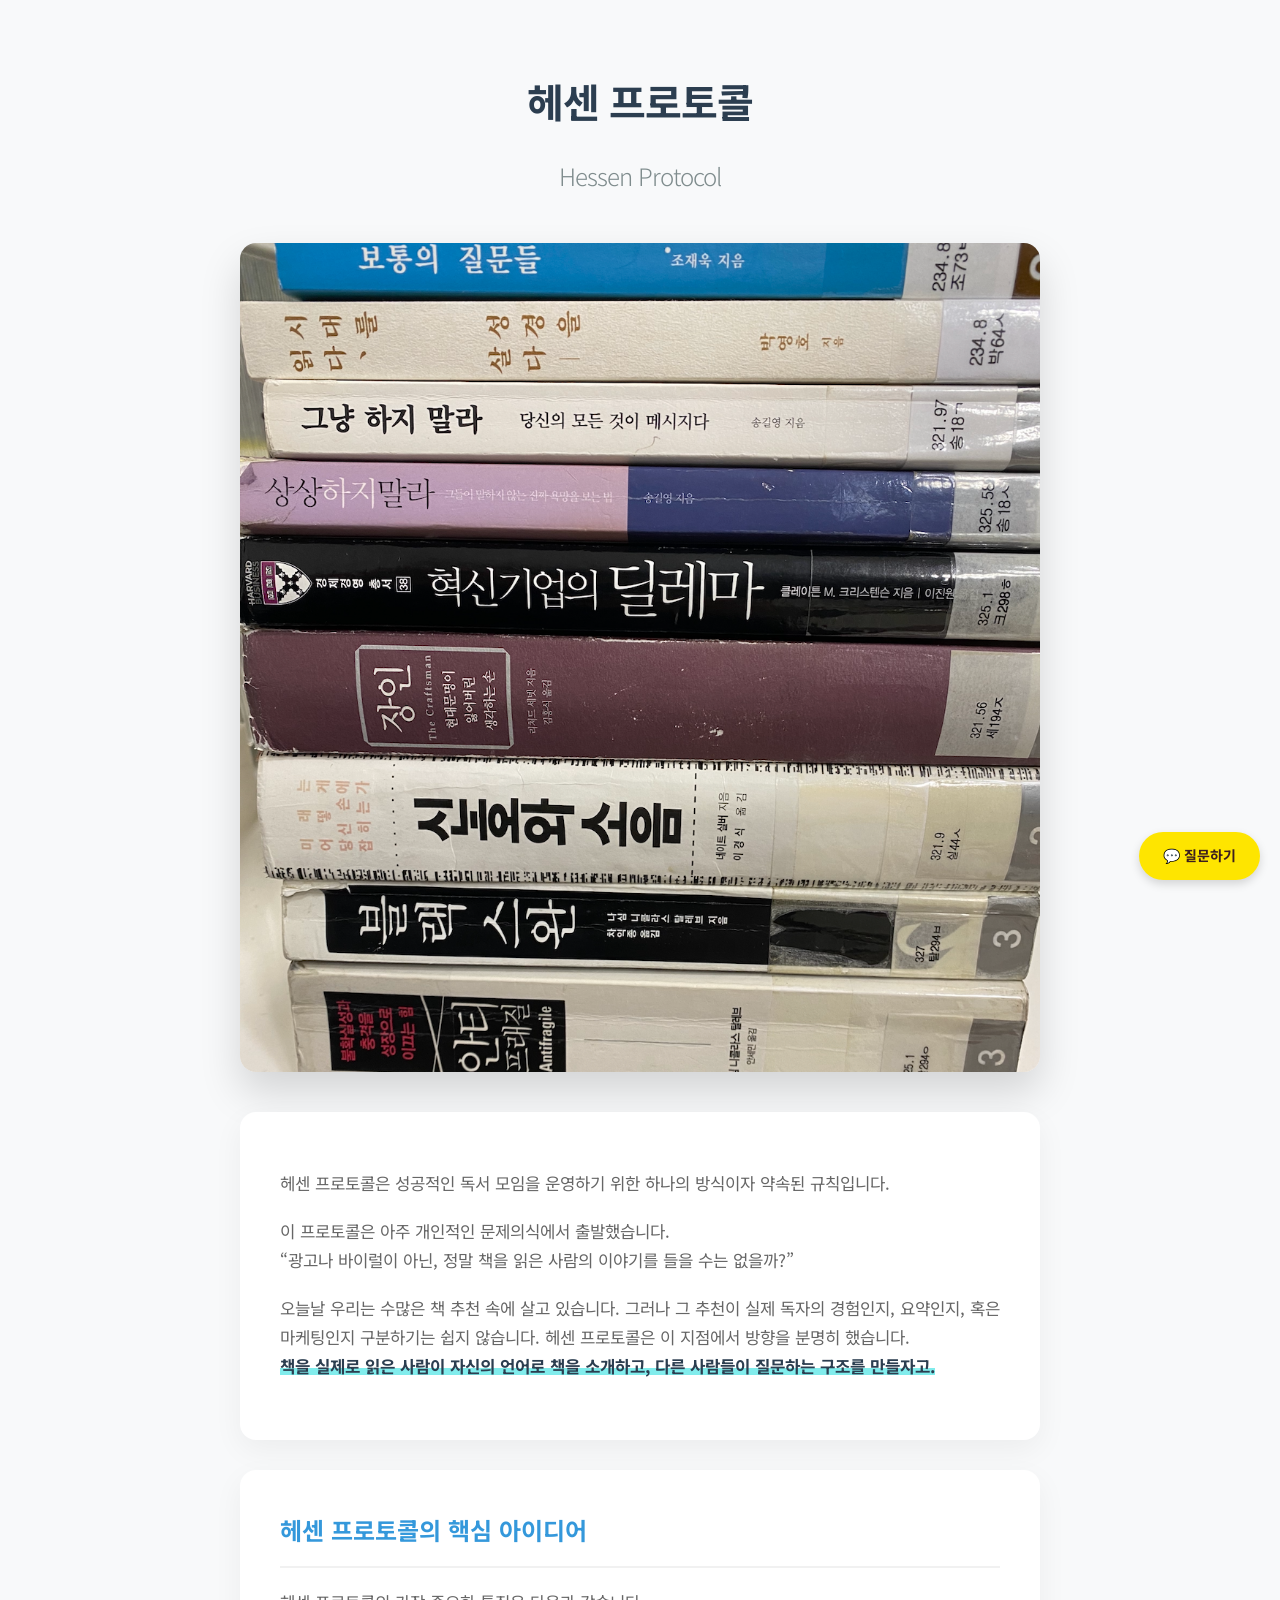
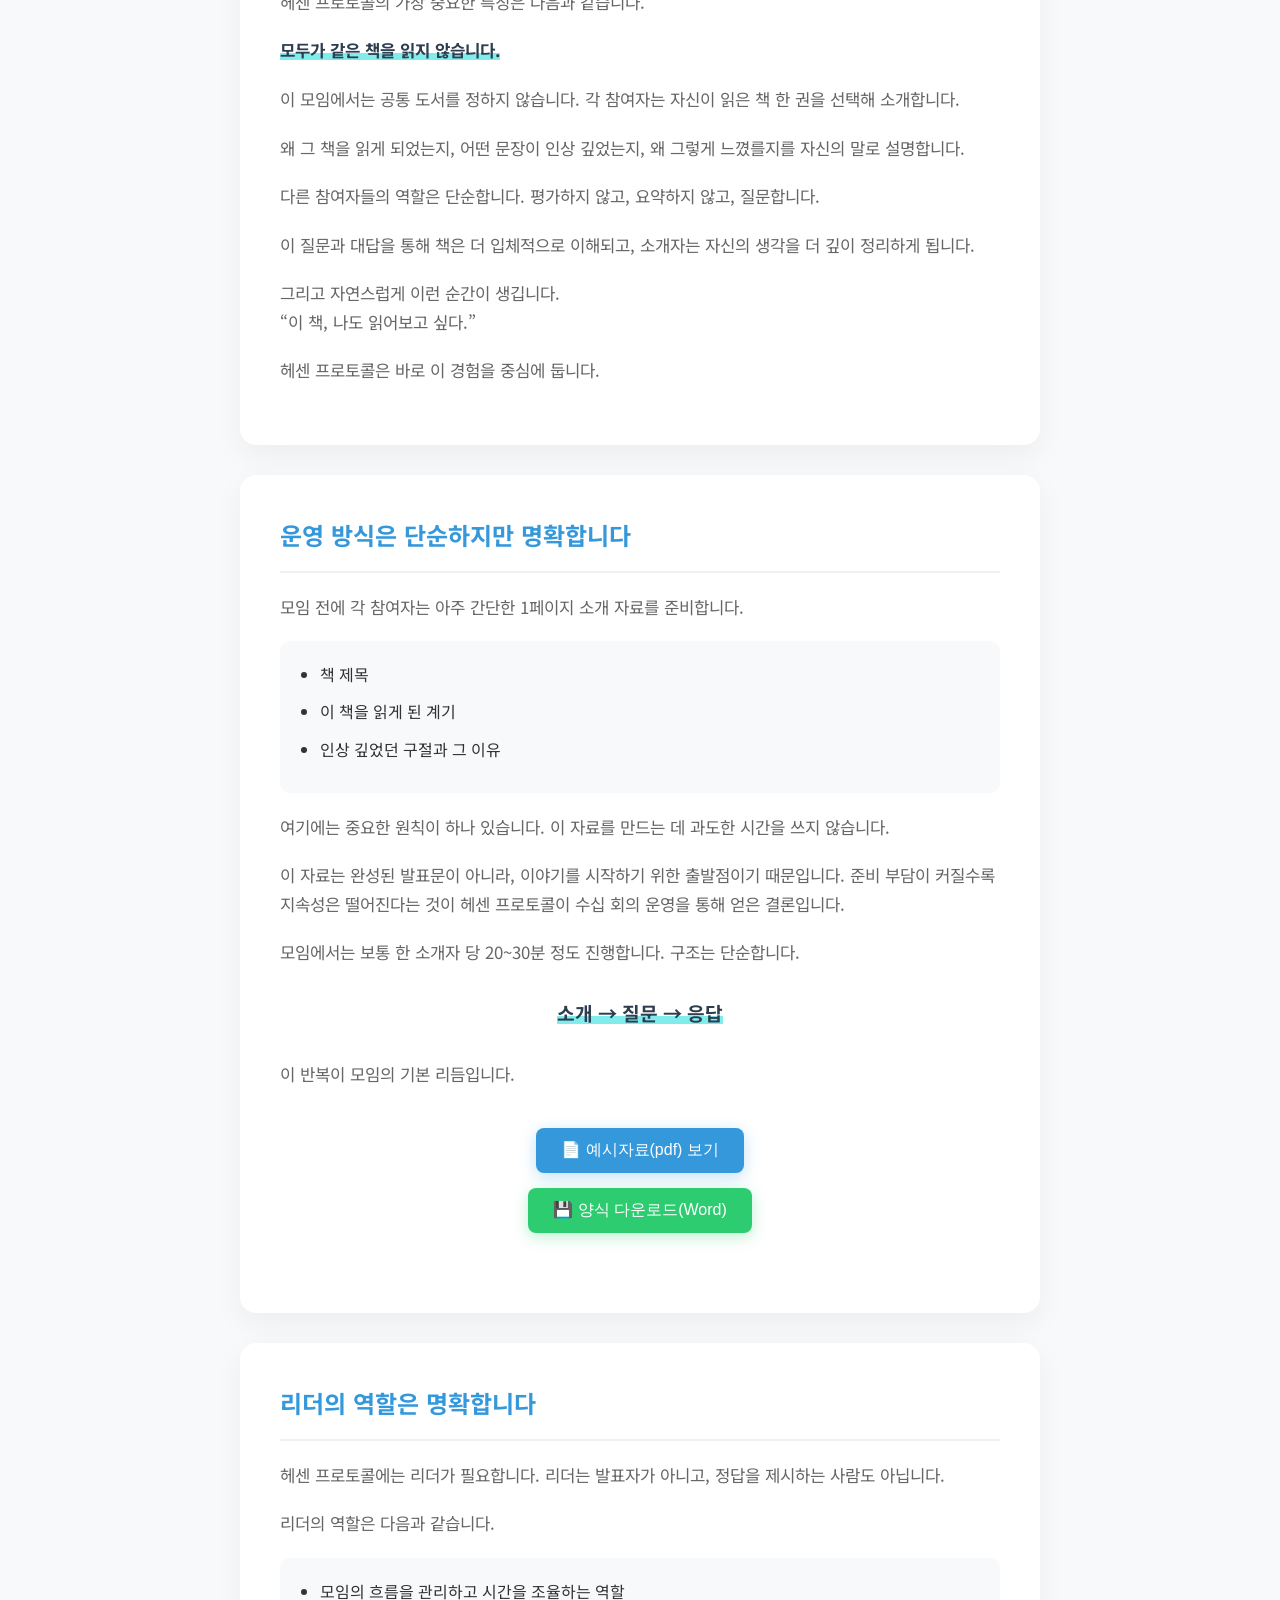
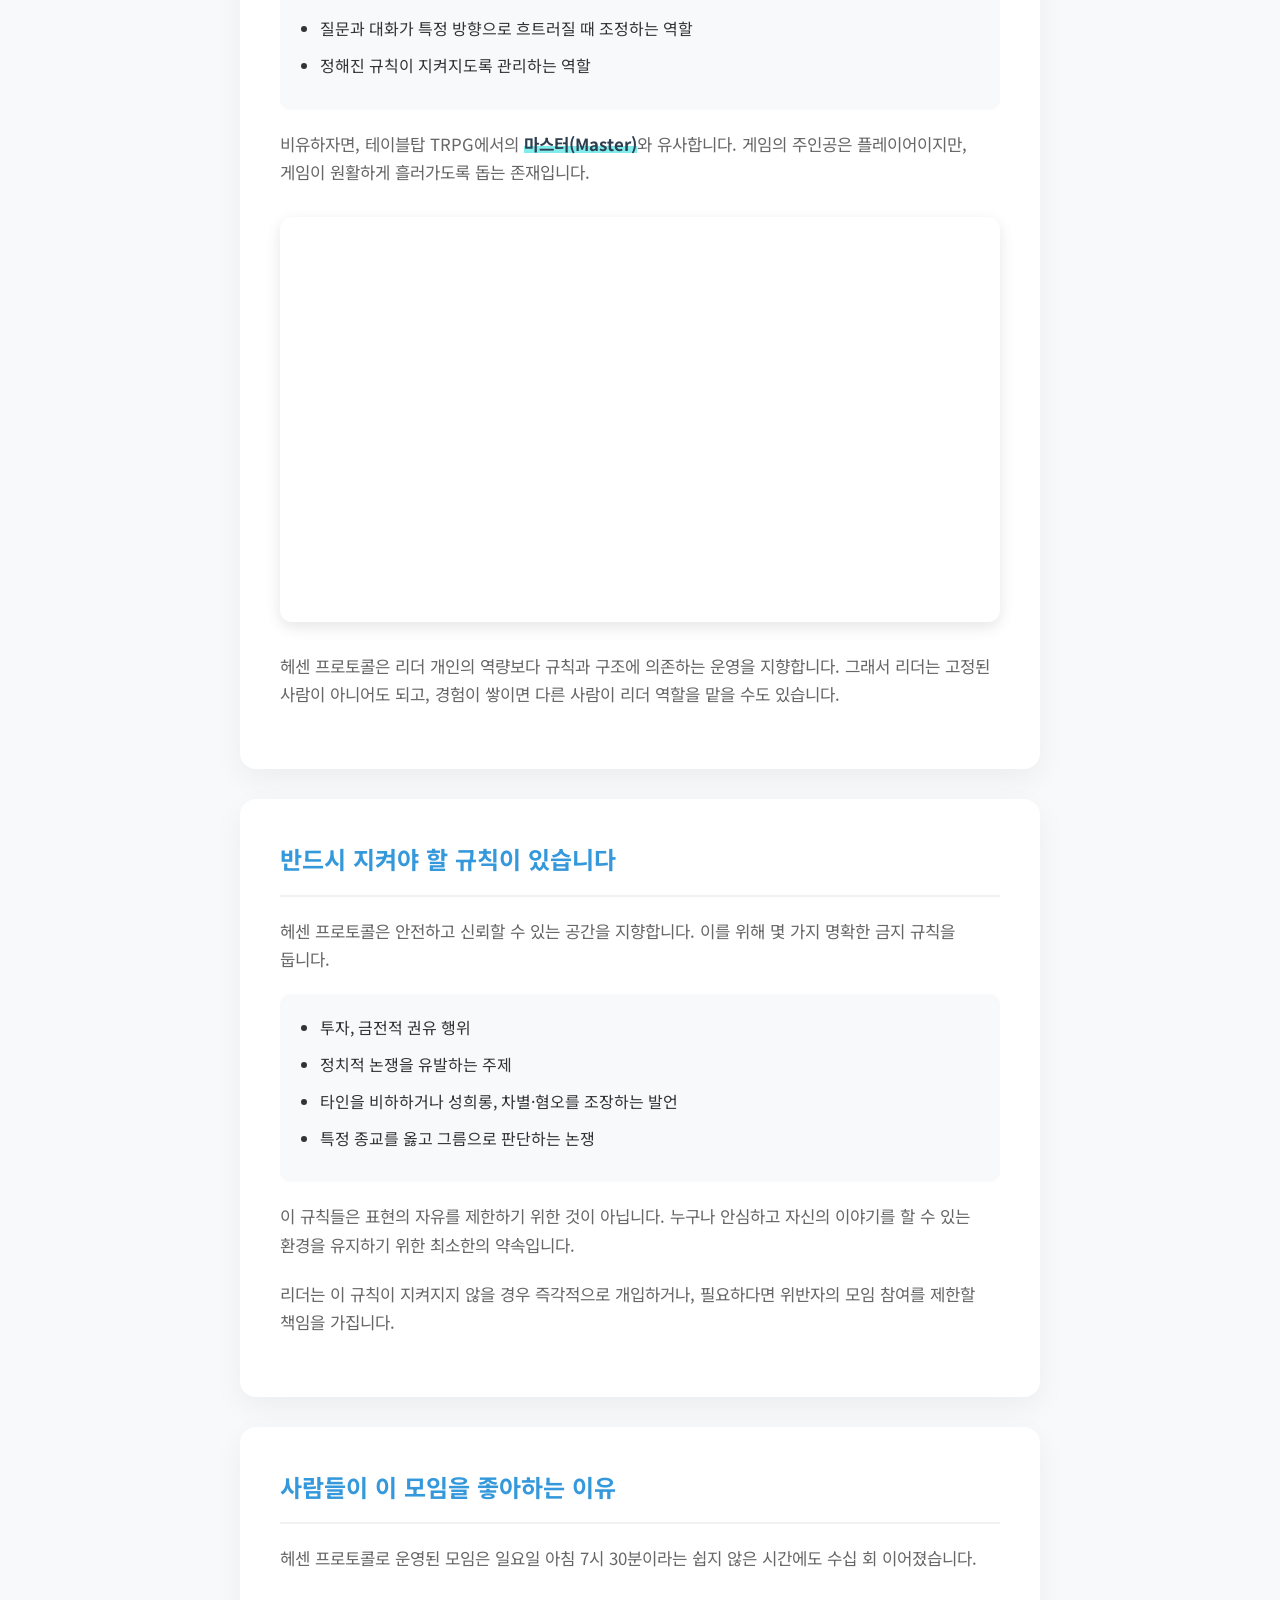
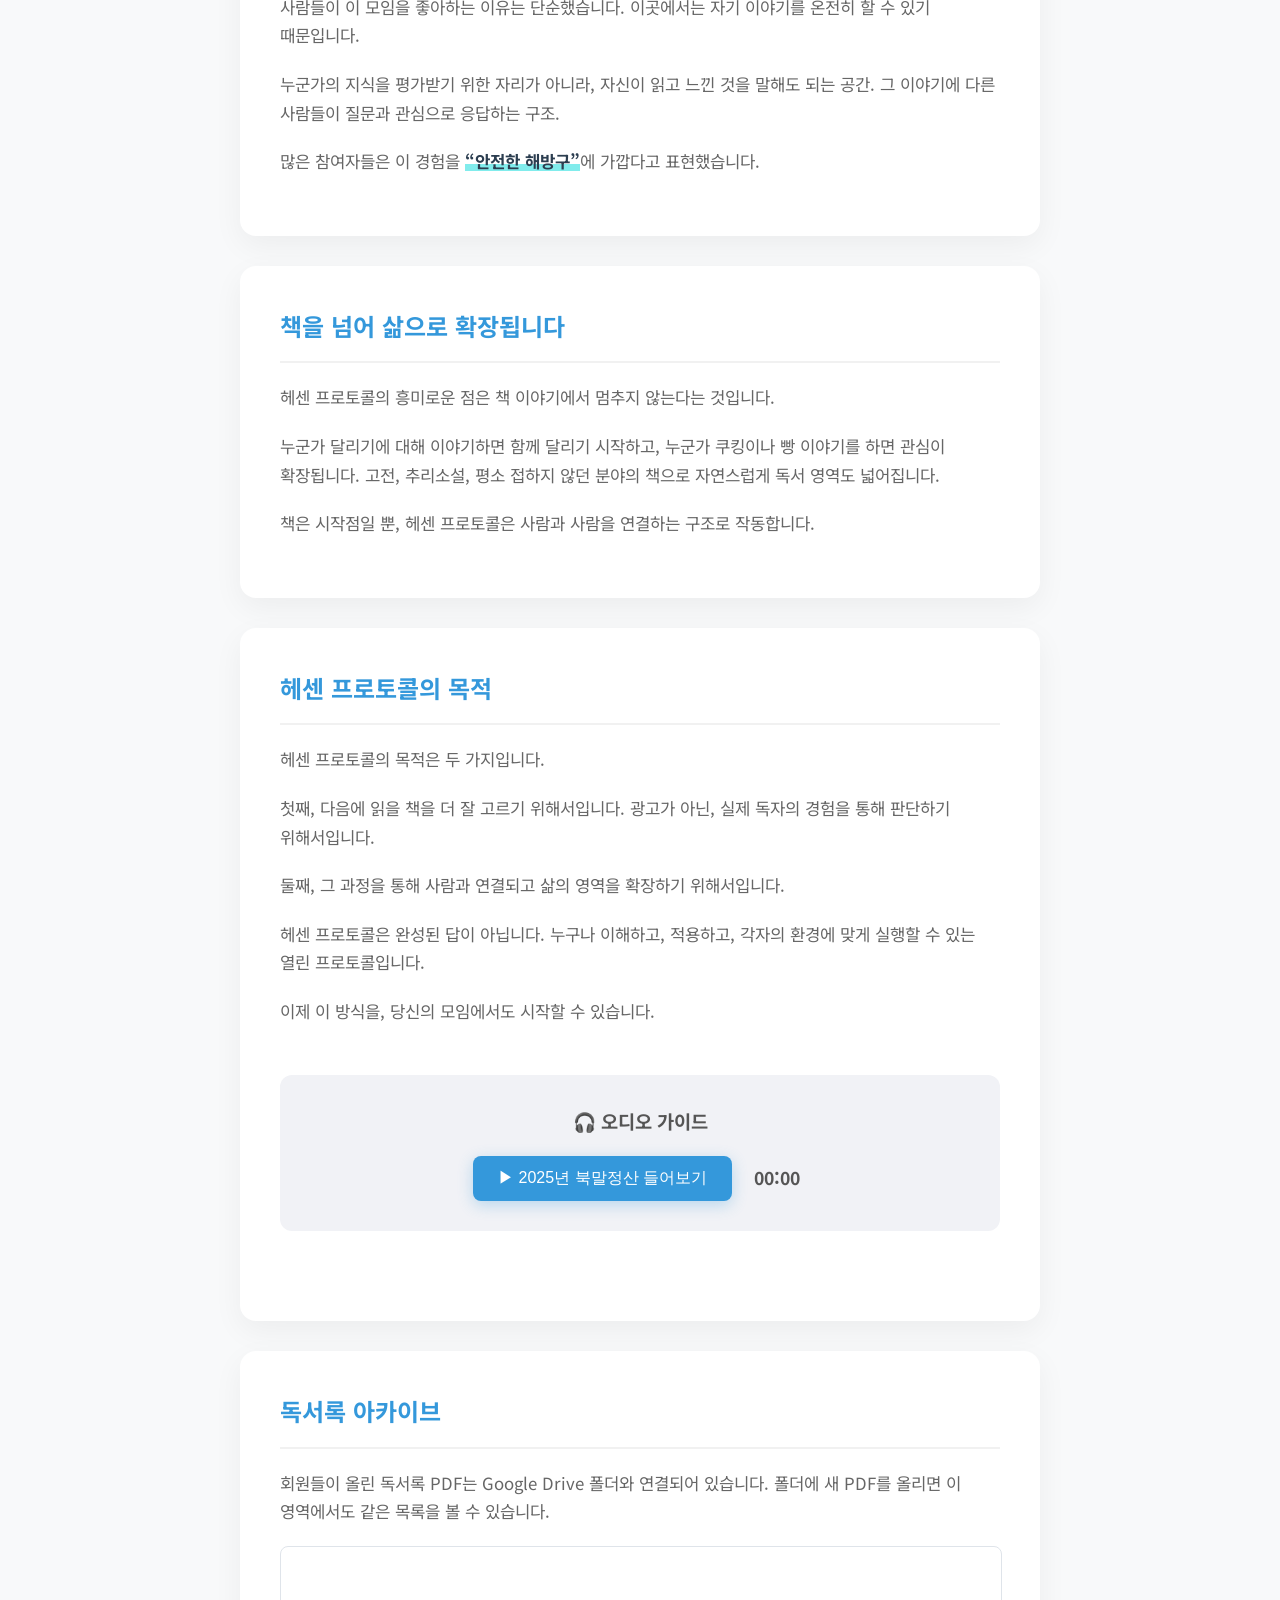
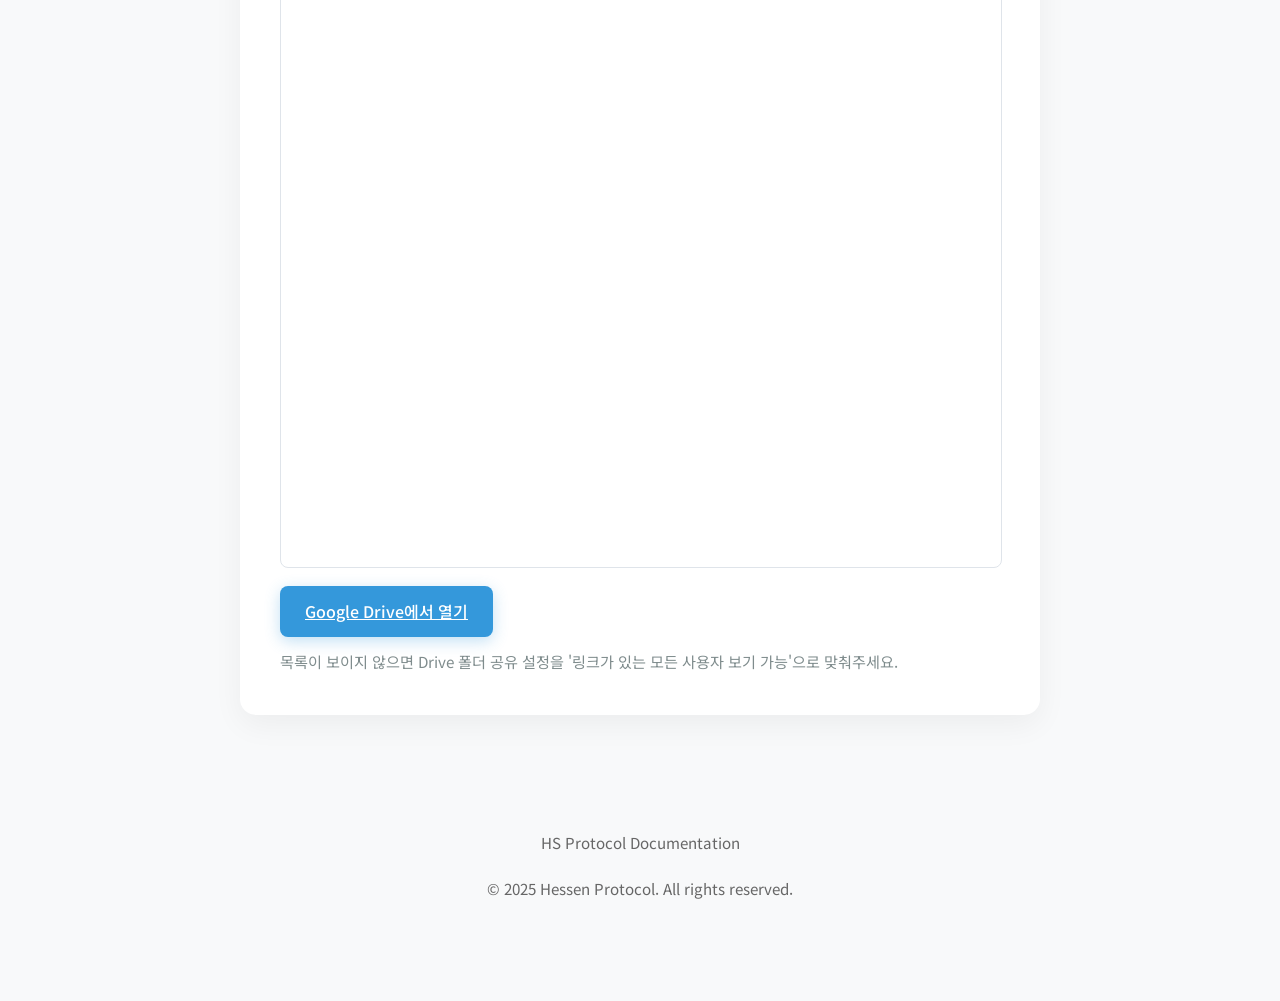
==== index.html @ 57f45f75 "Add Google Drive PDF archive" ====
<!DOCTYPE html>
<html lang="ko">
<head>
    <meta charset="UTF-8" />
    <meta name="viewport" content="width=device-width, initial-scale=1.0"/>
    <title>헤센 프로토콜 소개</title>
    <link href="https://fonts.googleapis.com/css2?family=Noto+Sans+KR:wght@300;400;500;700&display=swap" rel="stylesheet">
    <style>
        :root {
            --primary-color: #2c3e50;
            --accent-color: #3498db;
            --bg-color: #f8f9fa;
            --card-bg: #ffffff;
            --text-color: #333;
            --text-light: #666;
        }
        
        body { 
            font-family: 'Noto Sans KR', sans-serif; 
            line-height: 1.7; 
            color: var(--text-color); 
            background-color: var(--bg-color);
            margin: 0; 
            padding: 0; 
        }

        .container {
            max-width: 800px;
            margin: 0 auto;
            padding: 40px 20px;
        }

        /* Card Style */
        .card {
            background: var(--card-bg);
            border-radius: 16px;
            padding: 40px;
            margin-bottom: 30px;
            box-shadow: 0 10px 30px rgba(0,0,0,0.05);
            transition: transform 0.3s ease, box-shadow 0.3s ease;
            opacity: 0; /* For animation */
            transform: translateY(20px); /* For animation */
        }
        
        .card.visible {
            opacity: 1;
            transform: translateY(0);
        }

        .card:hover {
            transform: translateY(-5px);
            box-shadow: 0 15px 35px rgba(0,0,0,0.1);
        }

        h1 { 
            font-size: 2.5em; 
            color: var(--primary-color); 
            text-align: center; 
            margin-bottom: 40px; 
            font-weight: 700;
            letter-spacing: -1px;
        }

        h2 { 
            font-size: 1.5em; 
            color: var(--accent-color); 
            margin-top: 0; 
            margin-bottom: 20px;
            padding-bottom: 15px;
            border-bottom: 2px solid #f1f1f1;
        }

        p { 
            margin-bottom: 20px; 
            font-size: 1.05em; 
            word-break: keep-all; 
            color: var(--text-light);
        }

        ul { 
            background: #f8f9fa;
            padding: 20px 20px 20px 40px;
            border-radius: 10px;
            margin: 20px 0;
        }

        li { 
            margin-bottom: 10px; 
            color: var(--text-color);
        }

        strong { 
            color: var(--primary-color);
            background: linear-gradient(120deg, #81ecec 0%, #81ecec 100%);
            background-repeat: no-repeat;
            background-size: 100% 30%;
            background-position: 0 88%;
        }

        .divider { display: none; } /* 카드 디자인에서는 구분선 숨김 */

        .footer { 
            text-align: center;
            margin-top: 60px; 
            padding: 40px 0; 
            color: #95a5a6; 
            font-size: 0.9em;
        }

        /* responsive video */
        .video-container { 
            position: relative; 
            padding-bottom: 56.25%; 
            height: 0; 
            overflow: hidden; 
            border-radius: 12px;
            box-shadow: 0 5px 15px rgba(0,0,0,0.1);
            margin: 30px 0;
        }
        .video-container iframe { 
            position: absolute; 
            top: 0; 
            left: 0; 
            width: 100%; 
            height: 100%; 
            border: 0; 
        }

        /* Mobile optimization */
        @media (max-width: 600px) {
            .container { padding: 20px 15px; }
            .card { padding: 25px 20px; }
            h1 { font-size: 1.8em; }
            h2 { font-size: 1.3em; }
        }

        /* Intro Image Style */
        .intro-image {
            display: block;
            width: 100%;
            height: auto;
            margin: 0 auto 40px auto;
            border-radius: 16px;
            box-shadow: 0 20px 40px rgba(0,0,0,0.15);
            transition: transform 0.3s;
        }
        .intro-image:hover {
            transform: scale(1.02);
        }

        /* Buttons */
        .btn {
            border: none;
            padding: 12px 25px;
            font-size: 1em;
            border-radius: 8px;
            cursor: pointer;
            transition: all 0.2s;
            font-weight: 500;
            display: inline-flex;
            align-items: center;
            justify-content: center;
            gap: 8px;
        }
        
        .btn-primary {
            background-color: var(--accent-color);
            color: white;
            box-shadow: 0 4px 15px rgba(52, 152, 219, 0.3);
        }
        .btn-primary:hover {
            background-color: #2980b9;
            transform: translateY(-2px);
        }

        .btn-success {
            background-color: #2ecc71;
            color: white;
            box-shadow: 0 4px 15px rgba(46, 204, 113, 0.3);
        }
        .btn-success:hover {
            background-color: #27ae60;
            transform: translateY(-2px);
        }

        .btn-danger {
            background-color: #e74c3c;
            color: white;
        }

        /* Top Button */
        #topBtn {
            display: none;
            position: fixed;
            bottom: 90px;
            right: 20px;
            z-index: 99;
            width: 50px;
            height: 50px;
            border: none;
            background-color: var(--primary-color);
            color: white;
            cursor: pointer;
            border-radius: 50%;
            box-shadow: 0 4px 10px rgba(0,0,0,0.3);
            transition: all 0.3s;
        }
        #topBtn:hover {
            background-color: #34495e;
            transform: translateY(-3px);
        }

        /* Kakao Button */
        #kakaoBtn {
            position: fixed;
            bottom: 20px;
            right: 20px;
            z-index: 99;
            background-color: #FEE500;
            color: #3c1e1e;
            border: none;
            padding: 12px 24px;
            border-radius: 30px;
            font-weight: bold;
            box-shadow: 0 4px 10px rgba(0,0,0,0.15);
            text-decoration: none;
            font-size: 14px;
            transition: all 0.3s;
        }
        #kakaoBtn:hover {
            background-color: #fada0a;
            transform: translateY(-3px);
        }

        .drive-archive {
            display: flex;
            flex-direction: column;
            gap: 18px;
        }

        .drive-frame {
            width: 100%;
            height: 620px;
            border: 1px solid #dfe4ea;
            border-radius: 8px;
            background: #fff;
        }

        .archive-actions {
            display: flex;
            flex-wrap: wrap;
            gap: 12px;
            align-items: center;
        }

        .archive-note {
            margin: 0;
            font-size: 0.95em;
            color: #7f8c8d;
        }
    </style>
</head>
<body>

<div class="container">
    <header class="fade-in">
        <h1>헤센 프로토콜<br><span style="font-size: 0.6em; color: #7f8c8d; font-weight: 300;">Hessen Protocol</span></h1>
        <img src="img_intro.jpg" alt="헤센 프로토콜 소개 이미지" class="intro-image">
    </header>

    <section class="card">
        <p>헤센 프로토콜은 성공적인 독서 모임을 운영하기 위한 하나의 방식이자 약속된 규칙입니다.</p>

        <p>이 프로토콜은 아주 개인적인 문제의식에서 출발했습니다.<br>
        “광고나 바이럴이 아닌, 정말 책을 읽은 사람의 이야기를 들을 수는 없을까?”</p>

        <p>오늘날 우리는 수많은 책 추천 속에 살고 있습니다.
        그러나 그 추천이 실제 독자의 경험인지, 요약인지, 혹은 마케팅인지 구분하기는 쉽지 않습니다.
        헤센 프로토콜은 이 지점에서 방향을 분명히 했습니다.<br>
        <strong>책을 실제로 읽은 사람이 자신의 언어로 책을 소개하고, 다른 사람들이 질문하는 구조를 만들자고.</strong></p>
    </section>

    <section class="card">
        <h2>헤센 프로토콜의 핵심 아이디어</h2>

        <p>헤센 프로토콜의 가장 중요한 특징은 다음과 같습니다.</p>

        <p><strong>모두가 같은 책을 읽지 않습니다.</strong></p>

        <p>이 모임에서는 공통 도서를 정하지 않습니다.
        각 참여자는 자신이 읽은 책 한 권을 선택해 소개합니다.</p>

        <p>왜 그 책을 읽게 되었는지,
        어떤 문장이 인상 깊었는지,
        왜 그렇게 느꼈를지를 자신의 말로 설명합니다.</p>

        <p>다른 참여자들의 역할은 단순합니다.
        평가하지 않고, 요약하지 않고, 질문합니다.</p>

        <p>이 질문과 대답을 통해
        책은 더 입체적으로 이해되고,
        소개자는 자신의 생각을 더 깊이 정리하게 됩니다.</p>

        <p>그리고 자연스럽게 이런 순간이 생깁니다.<br>
        “이 책, 나도 읽어보고 싶다.”</p>

        <p>헤센 프로토콜은 바로 이 경험을 중심에 둡니다.</p>
    </section>

    <section class="card">
        <h2>운영 방식은 단순하지만 명확합니다</h2>

        <p>모임 전에 각 참여자는 아주 간단한 1페이지 소개 자료를 준비합니다.</p>
        <ul>
            <li>책 제목</li>
            <li>이 책을 읽게 된 계기</li>
            <li>인상 깊었던 구절과 그 이유</li>
        </ul>

        <p>여기에는 중요한 원칙이 하나 있습니다.
        이 자료를 만드는 데 과도한 시간을 쓰지 않습니다.</p>

        <p>이 자료는 완성된 발표문이 아니라,
        이야기를 시작하기 위한 출발점이기 때문입니다.
        준비 부담이 커질수록 지속성은 떨어진다는 것이
        헤센 프로토콜이 수십 회의 운영을 통해 얻은 결론입니다.</p>

        <p>모임에서는 보통 한 소개자 당 20~30분 정도 진행합니다.
        구조는 단순합니다.</p>

        <p style="text-align: center; font-size: 1.2em; margin: 30px 0;">
            <strong>소개 → 질문 → 응답</strong>
        </p>

        <p>이 반복이 모임의 기본 리듬입니다.</p>

        <div style="text-align: center; margin: 40px 0; display: flex; flex-direction: column; gap: 15px; align-items: center;">
            <button id="togglePdfBtn" class="btn btn-primary">
                📄 예시자료(pdf) 보기
            </button>
            <a href="download.docx" download style="text-decoration: none;">
                <button class="btn btn-success">💾 양식 다운로드(Word)</button>
            </a>
        </div>

        <div id="pdfContainer" style="display: none; margin-top: 20px;">
            <!-- 여기에 실제 PDF 파일 이름을 적어주세요 (예: file1.pdf, file2.pdf) -->
            <div style="margin-bottom: 20px; border: 1px solid #ddd; border-radius: 8px; overflow: hidden;">
                <embed src="example_plain.pdf" type="application/pdf" width="100%" height="500px" />
            </div>
            <div style="border: 1px solid #ddd; border-radius: 8px; overflow: hidden;">
                <embed src="example_made.pdf" type="application/pdf" width="100%" height="500px" />
            </div>
        </div>
    </section>

    <section class="card">
        <h2>리더의 역할은 명확합니다</h2>

        <p>헤센 프로토콜에는 리더가 필요합니다.
        리더는 발표자가 아니고, 정답을 제시하는 사람도 아닙니다.</p>

        <p>리더의 역할은 다음과 같습니다.</p>
        <ul>
            <li>모임의 흐름을 관리하고 시간을 조율하는 역할</li>
            <li>질문과 대화가 특정 방향으로 흐트러질 때 조정하는 역할</li>
            <li>정해진 규칙이 지켜지도록 관리하는 역할</li>
        </ul>

        <p>비유하자면,
        테이블탑 TRPG에서의 <strong>마스터(Master)</strong>와 유사합니다.
        게임의 주인공은 플레이어이지만,
        게임이 원활하게 흘러가도록 돕는 존재입니다.</p>

        <div class="video-container">
            <iframe src="https://www.youtube.com/embed/A4fwA4-yNkk" title="YouTube video player" allow="accelerometer; autoplay; clipboard-write; encrypted-media; gyroscope; picture-in-picture" allowfullscreen></iframe>
        </div>

        <p>헤센 프로토콜은
        리더 개인의 역량보다 규칙과 구조에 의존하는 운영을 지향합니다.
        그래서 리더는 고정된 사람이 아니어도 되고,
        경험이 쌓이면 다른 사람이 리더 역할을 맡을 수도 있습니다.</p>
    </section>

    <section class="card">
        <h2>반드시 지켜야 할 규칙이 있습니다</h2>

        <p>헤센 프로토콜은 안전하고 신뢰할 수 있는 공간을 지향합니다.
        이를 위해 몇 가지 명확한 금지 규칙을 둡니다.</p>
        <ul>
            <li>투자, 금전적 권유 행위</li>
            <li>정치적 논쟁을 유발하는 주제</li>
            <li>타인을 비하하거나 성희롱, 차별·혐오를 조장하는 발언</li>
            <li>특정 종교를 옳고 그름으로 판단하는 논쟁</li>
        </ul>

        <p>이 규칙들은 표현의 자유를 제한하기 위한 것이 아닙니다.
        누구나 안심하고 자신의 이야기를 할 수 있는 환경을 유지하기 위한 최소한의 약속입니다.</p>

        <p>리더는 이 규칙이 지켜지지 않을 경우
        즉각적으로 개입하거나, 필요하다면 위반자의 모임 참여를 제한할 책임을 가집니다.</p>
    </section>

    <section class="card">
        <h2>사람들이 이 모임을 좋아하는 이유</h2>

        <p>헤센 프로토콜로 운영된 모임은
        일요일 아침 7시 30분이라는 쉽지 않은 시간에도 수십 회 이어졌습니다.</p>

        <p>사람들이 이 모임을 좋아하는 이유는 단순했습니다.
        이곳에서는 자기 이야기를 온전히 할 수 있기 때문입니다.</p>

        <p>누군가의 지식을 평가받기 위한 자리가 아니라,
        자신이 읽고 느낀 것을 말해도 되는 공간.
        그 이야기에 다른 사람들이 질문과 관심으로 응답하는 구조.</p>

        <p>많은 참여자들은
        이 경험을 <strong>“안전한 해방구”</strong>에 가깝다고 표현했습니다.</p>
    </section>

    <section class="card">
        <h2>책을 넘어 삶으로 확장됩니다</h2>

        <p>헤센 프로토콜의 흥미로운 점은
        책 이야기에서 멈추지 않는다는 것입니다.</p>

        <p>누군가 달리기에 대해 이야기하면 함께 달리기 시작하고,
        누군가 쿠킹이나 빵 이야기를 하면 관심이 확장됩니다.
        고전, 추리소설, 평소 접하지 않던 분야의 책으로
        자연스럽게 독서 영역도 넓어집니다.</p>

        <p>책은 시작점일 뿐,
        헤센 프로토콜은 사람과 사람을 연결하는 구조로 작동합니다.</p>
    </section>

    <section class="card">
        <h2>헤센 프로토콜의 목적</h2>

        <p>헤센 프로토콜의 목적은 두 가지입니다.</p>

        <p>첫째,
        다음에 읽을 책을 더 잘 고르기 위해서입니다.
        광고가 아닌, 실제 독자의 경험을 통해 판단하기 위해서입니다.</p>

        <p>둘째,
        그 과정을 통해 사람과 연결되고 삶의 영역을 확장하기 위해서입니다.</p>

        <p>헤센 프로토콜은 완성된 답이 아닙니다.
        누구나 이해하고, 적용하고, 각자의 환경에 맞게 실행할 수 있는
        열린 프로토콜입니다.</p>

        <p>이제 이 방식을,
        당신의 모임에서도 시작할 수 있습니다.</p>

        <div style="text-align: center; margin: 50px 0; background: #f1f2f6; padding: 30px; border-radius: 12px;">
            <h3 style="margin-top: 0; color: #555;">🎧 오디오 가이드</h3>
            <div style="display: flex; align-items: center; justify-content: center; gap: 15px; margin-top: 15px;">
                <button id="playAudioBtn" class="btn btn-primary">
                    ▶ 2025년 북말정산 들어보기
                </button>
                <span id="audioTime" style="font-size: 1.1em; color: #555; font-weight: bold; min-width: 60px;">00:00</span>
            </div>
            <!-- 여기에 실제 오디오 파일 이름을 적어주세요 (예: audio.m4a) -->
            <audio id="audioPlayer" src="audio.m4a"></audio>
        </div>
    </section>

    <section class="card">
        <h2>독서록 아카이브</h2>
        <p>회원들이 올린 독서록 PDF는 Google Drive 폴더와 연결되어 있습니다. 폴더에 새 PDF를 올리면 이 영역에서도 같은 목록을 볼 수 있습니다.</p>

        <div class="drive-archive">
            <iframe
                class="drive-frame"
                src="https://drive.google.com/embeddedfolderview?id=1PaHVnZICDbKfQSJrAdEFyKkesqu_-ZCU#list"
                title="헤센 프로토콜 독서록 PDF 아카이브">
            </iframe>

            <div class="archive-actions">
                <a class="btn btn-primary" href="https://drive.google.com/drive/folders/1PaHVnZICDbKfQSJrAdEFyKkesqu_-ZCU?usp=drive_link" target="_blank" rel="noopener">
                    Google Drive에서 열기
                </a>
                <p class="archive-note">목록이 보이지 않으면 Drive 폴더 공유 설정을 '링크가 있는 모든 사용자 보기 가능'으로 맞춰주세요.</p>
            </div>
        </div>
    </section>

    <div class="footer">
        <p>HS Protocol Documentation</p>
        <p>&copy; 2025 Hessen Protocol. All rights reserved.</p>
    </div>

</div>

<button id="topBtn" title="Go to top">↑</button>
<a id="kakaoBtn" href="https://open.kakao.com/o/g4V3KNai" target="_blank">💬 질문하기</a>

<script>
    // Scroll Animation
    const observerOptions = {
        threshold: 0.1
    };

    const observer = new IntersectionObserver((entries) => {
        entries.forEach(entry => {
            if (entry.isIntersecting) {
                entry.target.classList.add('visible');
            }
        });
    }, observerOptions);

    document.querySelectorAll('.card').forEach(card => {
        observer.observe(card);
    });

    // PDF Toggle Logic
        document.getElementById('togglePdfBtn').addEventListener('click', function() {
            var container = document.getElementById('pdfContainer');
            if (container.style.display === 'none') {
                container.style.display = 'block';
                this.textContent = '📄 예시자료(pdf) 닫기';
            } else {
                container.style.display = 'none';
                this.textContent = '📄 예시자료(pdf) 보기';
            }
        });

        // Audio Player Logic
        var audio = document.getElementById('audioPlayer');
        var timeDisplay = document.getElementById('audioTime');
        var playBtn = document.getElementById('playAudioBtn');

        playBtn.addEventListener('click', function() {
            if (audio.paused) {
                var playPromise = audio.play();
                if (playPromise !== undefined) {
                    playPromise.then(function() {
                        playBtn.textContent = '⏹ 2025년 북말정산 멈추기';
                        playBtn.classList.replace('btn-primary', 'btn-danger');
                    }).catch(function(error) {
                        alert("파일을 찾을 수 없습니다.\n폴더에 'audio.m4a' 파일이 있는지 확인해주세요.");
                    });
                }
            } else {
                audio.pause();
                playBtn.textContent = '▶ 2025년 북말정산 들어보기';
                playBtn.classList.replace('btn-danger', 'btn-primary');
            }
        });

        audio.addEventListener('timeupdate', function() {
            var minutes = Math.floor(audio.currentTime / 60);
            var seconds = Math.floor(audio.currentTime % 60);
            
            if (minutes < 10) minutes = "0" + minutes;
            if (seconds < 10) seconds = "0" + seconds;
            
            timeDisplay.textContent = minutes + ":" + seconds;
        });

        audio.addEventListener('ended', function() {
            playBtn.textContent = '▶ 2025년 북말정산 들어보기';
            playBtn.classList.replace('btn-danger', 'btn-primary');
            audio.currentTime = 0;
            timeDisplay.textContent = "00:00";
        });

        // Top Button Logic
        var topBtn = document.getElementById("topBtn");

        window.onscroll = function() {
            if (document.body.scrollTop > 20 || document.documentElement.scrollTop > 20) {
                topBtn.style.display = "block";
            } else {
                topBtn.style.display = "none";
            }
        };

        topBtn.addEventListener('click', function() {
            window.scrollTo({top: 0, behavior: 'smooth'});
        });
    </script>

</body>
</html>
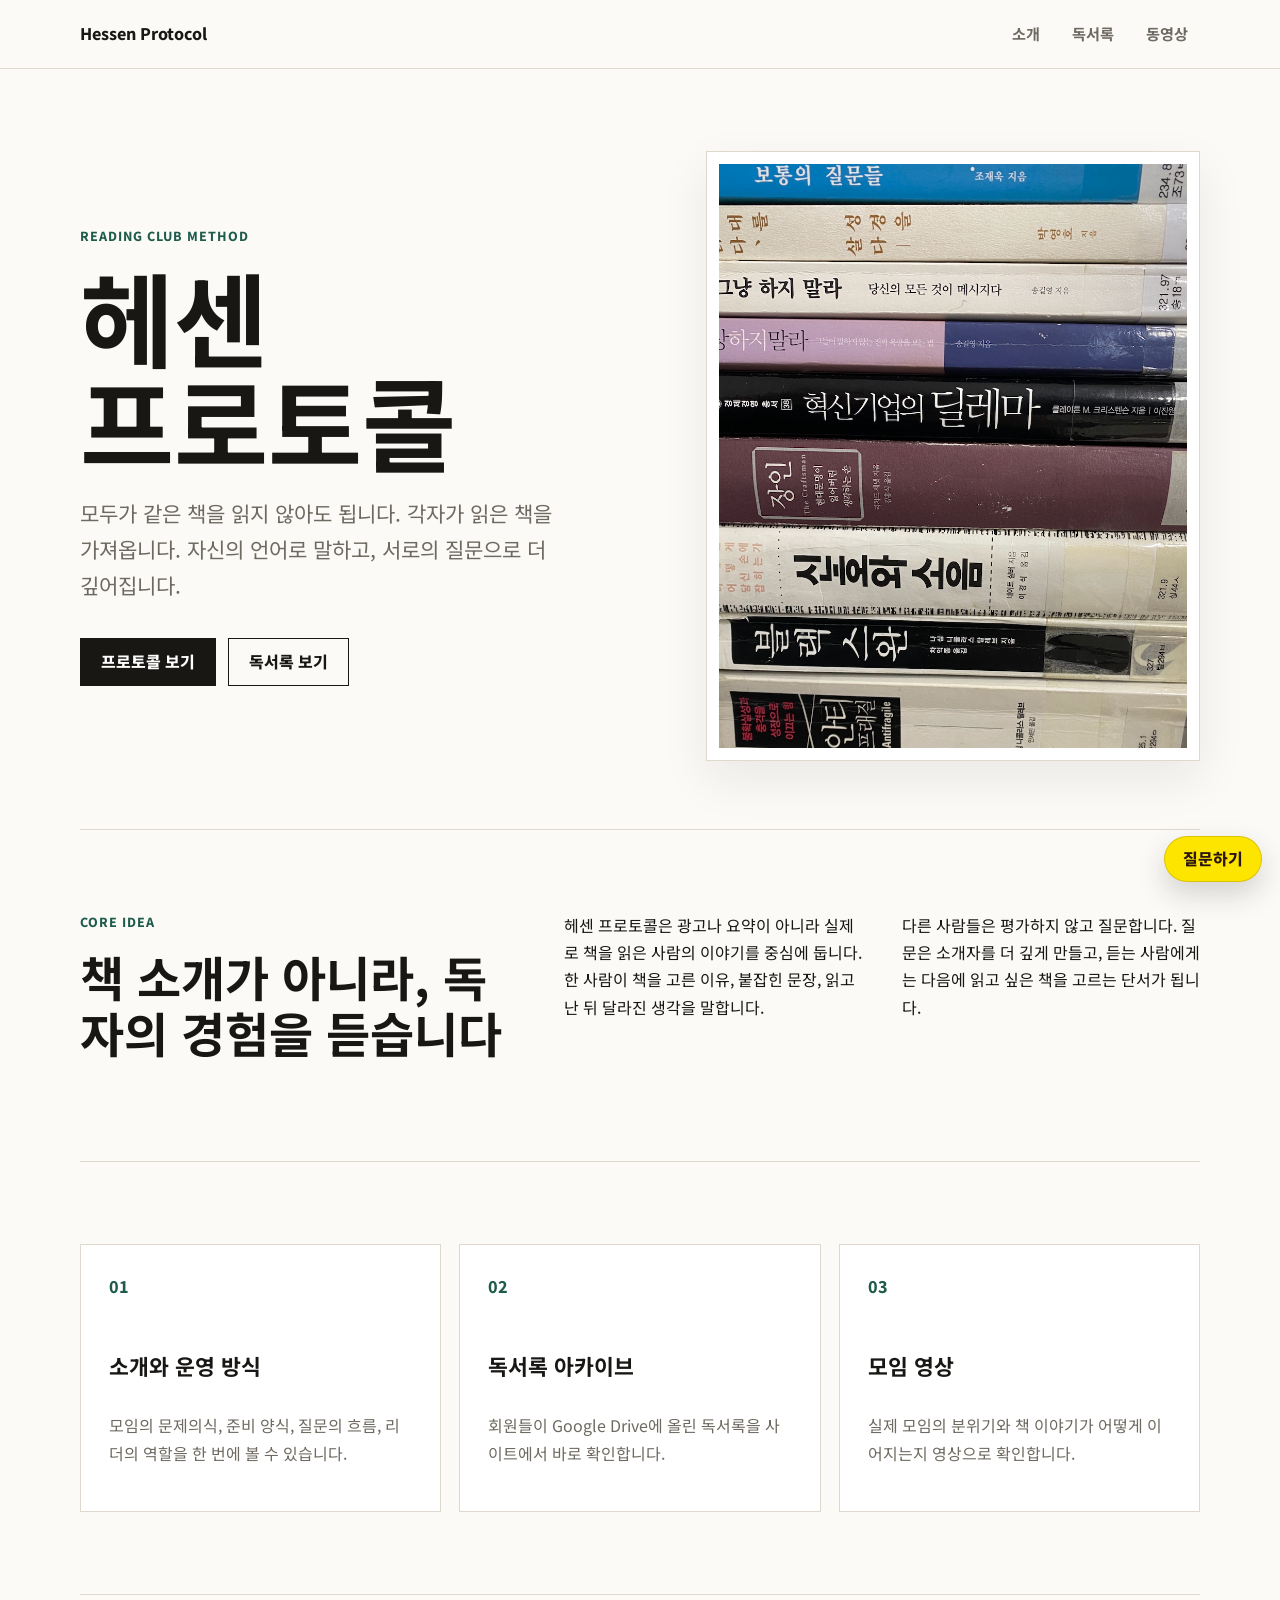
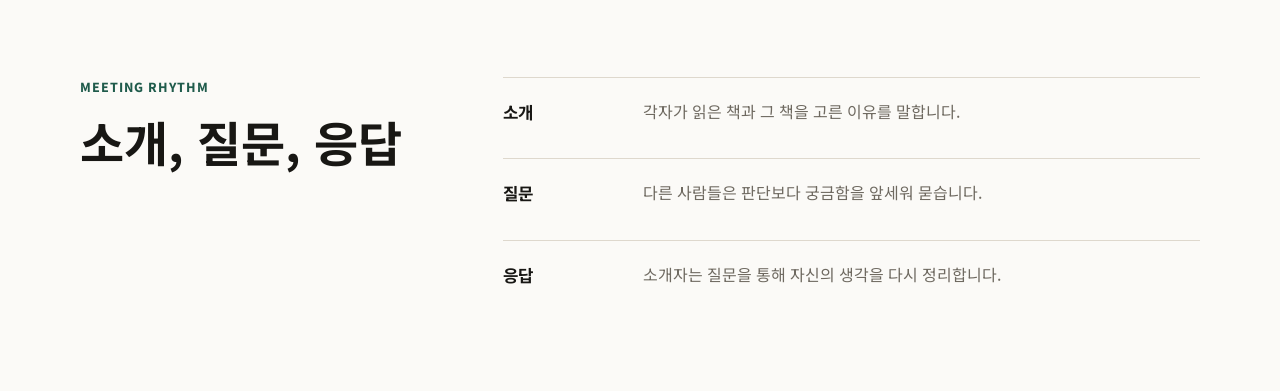
==== commit fd0f5c03: "Rebuild Hessen Protocol website" ====
--- a/index.html
+++ b/index.html
@@ -1,585 +1,96 @@
 <!DOCTYPE html>
 <html lang="ko">
 <head>
-    <meta charset="UTF-8" />
-    <meta name="viewport" content="width=device-width, initial-scale=1.0"/>
-    <title>헤센 프로토콜 소개</title>
-    <link href="https://fonts.googleapis.com/css2?family=Noto+Sans+KR:wght@300;400;500;700&display=swap" rel="stylesheet">
-    <style>
-        :root {
-            --primary-color: #2c3e50;
-            --accent-color: #3498db;
-            --bg-color: #f8f9fa;
-            --card-bg: #ffffff;
-            --text-color: #333;
-            --text-light: #666;
-        }
-        
-        body { 
-            font-family: 'Noto Sans KR', sans-serif; 
-            line-height: 1.7; 
-            color: var(--text-color); 
-            background-color: var(--bg-color);
-            margin: 0; 
-            padding: 0; 
-        }
-
-        .container {
-            max-width: 800px;
-            margin: 0 auto;
-            padding: 40px 20px;
-        }
-
-        /* Card Style */
-        .card {
-            background: var(--card-bg);
-            border-radius: 16px;
-            padding: 40px;
-            margin-bottom: 30px;
-            box-shadow: 0 10px 30px rgba(0,0,0,0.05);
-            transition: transform 0.3s ease, box-shadow 0.3s ease;
-            opacity: 0; /* For animation */
-            transform: translateY(20px); /* For animation */
-        }
-        
-        .card.visible {
-            opacity: 1;
-            transform: translateY(0);
-        }
-
-        .card:hover {
-            transform: translateY(-5px);
-            box-shadow: 0 15px 35px rgba(0,0,0,0.1);
-        }
-
-        h1 { 
-            font-size: 2.5em; 
-            color: var(--primary-color); 
-            text-align: center; 
-            margin-bottom: 40px; 
-            font-weight: 700;
-            letter-spacing: -1px;
-        }
-
-        h2 { 
-            font-size: 1.5em; 
-            color: var(--accent-color); 
-            margin-top: 0; 
-            margin-bottom: 20px;
-            padding-bottom: 15px;
-            border-bottom: 2px solid #f1f1f1;
-        }
-
-        p { 
-            margin-bottom: 20px; 
-            font-size: 1.05em; 
-            word-break: keep-all; 
-            color: var(--text-light);
-        }
-
-        ul { 
-            background: #f8f9fa;
-            padding: 20px 20px 20px 40px;
-            border-radius: 10px;
-            margin: 20px 0;
-        }
-
-        li { 
-            margin-bottom: 10px; 
-            color: var(--text-color);
-        }
-
-        strong { 
-            color: var(--primary-color);
-            background: linear-gradient(120deg, #81ecec 0%, #81ecec 100%);
-            background-repeat: no-repeat;
-            background-size: 100% 30%;
-            background-position: 0 88%;
-        }
-
-        .divider { display: none; } /* 카드 디자인에서는 구분선 숨김 */
-
-        .footer { 
-            text-align: center;
-            margin-top: 60px; 
-            padding: 40px 0; 
-            color: #95a5a6; 
-            font-size: 0.9em;
-        }
-
-        /* responsive video */
-        .video-container { 
-            position: relative; 
-            padding-bottom: 56.25%; 
-            height: 0; 
-            overflow: hidden; 
-            border-radius: 12px;
-            box-shadow: 0 5px 15px rgba(0,0,0,0.1);
-            margin: 30px 0;
-        }
-        .video-container iframe { 
-            position: absolute; 
-            top: 0; 
-            left: 0; 
-            width: 100%; 
-            height: 100%; 
-            border: 0; 
-        }
-
-        /* Mobile optimization */
-        @media (max-width: 600px) {
-            .container { padding: 20px 15px; }
-            .card { padding: 25px 20px; }
-            h1 { font-size: 1.8em; }
-            h2 { font-size: 1.3em; }
-        }
-
-        /* Intro Image Style */
-        .intro-image {
-            display: block;
-            width: 100%;
-            height: auto;
-            margin: 0 auto 40px auto;
-            border-radius: 16px;
-            box-shadow: 0 20px 40px rgba(0,0,0,0.15);
-            transition: transform 0.3s;
-        }
-        .intro-image:hover {
-            transform: scale(1.02);
-        }
-
-        /* Buttons */
-        .btn {
-            border: none;
-            padding: 12px 25px;
-            font-size: 1em;
-            border-radius: 8px;
-            cursor: pointer;
-            transition: all 0.2s;
-            font-weight: 500;
-            display: inline-flex;
-            align-items: center;
-            justify-content: center;
-            gap: 8px;
-        }
-        
-        .btn-primary {
-            background-color: var(--accent-color);
-            color: white;
-            box-shadow: 0 4px 15px rgba(52, 152, 219, 0.3);
-        }
-        .btn-primary:hover {
-            background-color: #2980b9;
-            transform: translateY(-2px);
-        }
-
-        .btn-success {
-            background-color: #2ecc71;
-            color: white;
-            box-shadow: 0 4px 15px rgba(46, 204, 113, 0.3);
-        }
-        .btn-success:hover {
-            background-color: #27ae60;
-            transform: translateY(-2px);
-        }
-
-        .btn-danger {
-            background-color: #e74c3c;
-            color: white;
-        }
-
-        /* Top Button */
-        #topBtn {
-            display: none;
-            position: fixed;
-            bottom: 90px;
-            right: 20px;
-            z-index: 99;
-            width: 50px;
-            height: 50px;
-            border: none;
-            background-color: var(--primary-color);
-            color: white;
-            cursor: pointer;
-            border-radius: 50%;
-            box-shadow: 0 4px 10px rgba(0,0,0,0.3);
-            transition: all 0.3s;
-        }
-        #topBtn:hover {
-            background-color: #34495e;
-            transform: translateY(-3px);
-        }
-
-        /* Kakao Button */
-        #kakaoBtn {
-            position: fixed;
-            bottom: 20px;
-            right: 20px;
-            z-index: 99;
-            background-color: #FEE500;
-            color: #3c1e1e;
-            border: none;
-            padding: 12px 24px;
-            border-radius: 30px;
-            font-weight: bold;
-            box-shadow: 0 4px 10px rgba(0,0,0,0.15);
-            text-decoration: none;
-            font-size: 14px;
-            transition: all 0.3s;
-        }
-        #kakaoBtn:hover {
-            background-color: #fada0a;
-            transform: translateY(-3px);
-        }
-
-        .drive-archive {
-            display: flex;
-            flex-direction: column;
-            gap: 18px;
-        }
-
-        .drive-frame {
-            width: 100%;
-            height: 620px;
-            border: 1px solid #dfe4ea;
-            border-radius: 8px;
-            background: #fff;
-        }
-
-        .archive-actions {
-            display: flex;
-            flex-wrap: wrap;
-            gap: 12px;
-            align-items: center;
-        }
-
-        .archive-note {
-            margin: 0;
-            font-size: 0.95em;
-            color: #7f8c8d;
-        }
-    </style>
+    <meta charset="UTF-8">
+    <meta name="viewport" content="width=device-width, initial-scale=1.0">
+    <meta name="description" content="헤센 프로토콜은 각자가 읽은 책을 자신의 언어로 소개하고 질문으로 이어가는 독서 모임 방식입니다.">
+    <title>헤센 프로토콜 | Hessen Protocol</title>
+    <link rel="preconnect" href="https://fonts.googleapis.com">
+    <link rel="preconnect" href="https://fonts.gstatic.com" crossorigin>
+    <link href="https://fonts.googleapis.com/css2?family=Noto+Sans+KR:wght@400;500;700;800&display=swap" rel="stylesheet">
+    <link rel="stylesheet" href="style.css">
 </head>
 <body>
+    <nav class="main-nav">
+        <div class="nav-container">
+            <a href="index.html" class="nav-logo" aria-label="헤센 프로토콜 홈">Hessen Protocol</a>
+            <ul class="nav-links">
+                <li><a href="intro.html">소개</a></li>
+                <li><a href="reading_logs.html">독서록</a></li>
+                <li><a href="videos.html">동영상</a></li>
+            </ul>
+        </div>
+    </nav>
 
-<div class="container">
-    <header class="fade-in">
-        <h1>헤센 프로토콜<br><span style="font-size: 0.6em; color: #7f8c8d; font-weight: 300;">Hessen Protocol</span></h1>
-        <img src="img_intro.jpg" alt="헤센 프로토콜 소개 이미지" class="intro-image">
-    </header>
+    <main>
+        <section class="home-hero">
+            <div class="hero-copy">
+                <p class="eyebrow">Reading Club Method</p>
+                <h1>헤센 프로토콜</h1>
+                <p class="lead">모두가 같은 책을 읽지 않아도 됩니다. 각자가 읽은 책을 가져옵니다. 자신의 언어로 말하고, 서로의 질문으로 더 깊어집니다.</p>
+                <div class="actions">
+                    <a class="btn primary" href="intro.html">프로토콜 보기</a>
+                    <a class="btn secondary" href="reading_logs.html">독서록 보기</a>
+                </div>
+            </div>
+            <figure class="hero-media">
+                <img src="img_intro.jpg" alt="헤센 프로토콜 모임에서 함께 읽는 책들">
+            </figure>
+        </section>
 
-    <section class="card">
-        <p>헤센 프로토콜은 성공적인 독서 모임을 운영하기 위한 하나의 방식이자 약속된 규칙입니다.</p>
+        <section class="section intro-band">
+            <div class="section-heading">
+                <p class="eyebrow">Core Idea</p>
+                <h2>책 소개가 아니라, 독자의 경험을 듣습니다</h2>
+            </div>
+            <div class="text-columns">
+                <p>헤센 프로토콜은 광고나 요약이 아니라 실제로 책을 읽은 사람의 이야기를 중심에 둡니다. 한 사람이 책을 고른 이유, 붙잡힌 문장, 읽고 난 뒤 달라진 생각을 말합니다.</p>
+                <p>다른 사람들은 평가하지 않고 질문합니다. 질문은 소개자를 더 깊게 만들고, 듣는 사람에게는 다음에 읽고 싶은 책을 고르는 단서가 됩니다.</p>
+            </div>
+        </section>
 
-        <p>이 프로토콜은 아주 개인적인 문제의식에서 출발했습니다.<br>
-        “광고나 바이럴이 아닌, 정말 책을 읽은 사람의 이야기를 들을 수는 없을까?”</p>
+        <section class="section">
+            <div class="feature-grid">
+                <a class="feature-card" href="intro.html">
+                    <span class="feature-number">01</span>
+                    <h3>소개와 운영 방식</h3>
+                    <p>모임의 문제의식, 준비 양식, 질문의 흐름, 리더의 역할을 한 번에 볼 수 있습니다.</p>
+                </a>
+                <a class="feature-card" href="reading_logs.html">
+                    <span class="feature-number">02</span>
+                    <h3>독서록 아카이브</h3>
+                    <p>회원들이 Google Drive에 올린 독서록을 사이트에서 바로 확인합니다.</p>
+                </a>
+                <a class="feature-card" href="videos.html">
+                    <span class="feature-number">03</span>
+                    <h3>모임 영상</h3>
+                    <p>실제 모임의 분위기와 책 이야기가 어떻게 이어지는지 영상으로 확인합니다.</p>
+                </a>
+            </div>
+        </section>
 
-        <p>오늘날 우리는 수많은 책 추천 속에 살고 있습니다.
-        그러나 그 추천이 실제 독자의 경험인지, 요약인지, 혹은 마케팅인지 구분하기는 쉽지 않습니다.
-        헤센 프로토콜은 이 지점에서 방향을 분명히 했습니다.<br>
-        <strong>책을 실제로 읽은 사람이 자신의 언어로 책을 소개하고, 다른 사람들이 질문하는 구조를 만들자고.</strong></p>
-    </section>
+        <section class="section rhythm">
+            <div>
+                <p class="eyebrow">Meeting Rhythm</p>
+                <h2>소개, 질문, 응답</h2>
+            </div>
+            <ol class="steps">
+                <li>
+                    <strong>소개</strong>
+                    <span>각자가 읽은 책과 그 책을 고른 이유를 말합니다.</span>
+                </li>
+                <li>
+                    <strong>질문</strong>
+                    <span>다른 사람들은 판단보다 궁금함을 앞세워 묻습니다.</span>
+                </li>
+                <li>
+                    <strong>응답</strong>
+                    <span>소개자는 질문을 통해 자신의 생각을 다시 정리합니다.</span>
+                </li>
+            </ol>
+        </section>
+    </main>
 
-    <section class="card">
-        <h2>헤센 프로토콜의 핵심 아이디어</h2>
-
-        <p>헤센 프로토콜의 가장 중요한 특징은 다음과 같습니다.</p>
-
-        <p><strong>모두가 같은 책을 읽지 않습니다.</strong></p>
-
-        <p>이 모임에서는 공통 도서를 정하지 않습니다.
-        각 참여자는 자신이 읽은 책 한 권을 선택해 소개합니다.</p>
-
-        <p>왜 그 책을 읽게 되었는지,
-        어떤 문장이 인상 깊었는지,
-        왜 그렇게 느꼈를지를 자신의 말로 설명합니다.</p>
-
-        <p>다른 참여자들의 역할은 단순합니다.
-        평가하지 않고, 요약하지 않고, 질문합니다.</p>
-
-        <p>이 질문과 대답을 통해
-        책은 더 입체적으로 이해되고,
-        소개자는 자신의 생각을 더 깊이 정리하게 됩니다.</p>
-
-        <p>그리고 자연스럽게 이런 순간이 생깁니다.<br>
-        “이 책, 나도 읽어보고 싶다.”</p>
-
-        <p>헤센 프로토콜은 바로 이 경험을 중심에 둡니다.</p>
-    </section>
-
-    <section class="card">
-        <h2>운영 방식은 단순하지만 명확합니다</h2>
-
-        <p>모임 전에 각 참여자는 아주 간단한 1페이지 소개 자료를 준비합니다.</p>
-        <ul>
-            <li>책 제목</li>
-            <li>이 책을 읽게 된 계기</li>
-            <li>인상 깊었던 구절과 그 이유</li>
-        </ul>
-
-        <p>여기에는 중요한 원칙이 하나 있습니다.
-        이 자료를 만드는 데 과도한 시간을 쓰지 않습니다.</p>
-
-        <p>이 자료는 완성된 발표문이 아니라,
-        이야기를 시작하기 위한 출발점이기 때문입니다.
-        준비 부담이 커질수록 지속성은 떨어진다는 것이
-        헤센 프로토콜이 수십 회의 운영을 통해 얻은 결론입니다.</p>
-
-        <p>모임에서는 보통 한 소개자 당 20~30분 정도 진행합니다.
-        구조는 단순합니다.</p>
-
-        <p style="text-align: center; font-size: 1.2em; margin: 30px 0;">
-            <strong>소개 → 질문 → 응답</strong>
-        </p>
-
-        <p>이 반복이 모임의 기본 리듬입니다.</p>
-
-        <div style="text-align: center; margin: 40px 0; display: flex; flex-direction: column; gap: 15px; align-items: center;">
-            <button id="togglePdfBtn" class="btn btn-primary">
-                📄 예시자료(pdf) 보기
-            </button>
-            <a href="download.docx" download style="text-decoration: none;">
-                <button class="btn btn-success">💾 양식 다운로드(Word)</button>
-            </a>
-        </div>
-
-        <div id="pdfContainer" style="display: none; margin-top: 20px;">
-            <!-- 여기에 실제 PDF 파일 이름을 적어주세요 (예: file1.pdf, file2.pdf) -->
-            <div style="margin-bottom: 20px; border: 1px solid #ddd; border-radius: 8px; overflow: hidden;">
-                <embed src="example_plain.pdf" type="application/pdf" width="100%" height="500px" />
-            </div>
-            <div style="border: 1px solid #ddd; border-radius: 8px; overflow: hidden;">
-                <embed src="example_made.pdf" type="application/pdf" width="100%" height="500px" />
-            </div>
-        </div>
-    </section>
-
-    <section class="card">
-        <h2>리더의 역할은 명확합니다</h2>
-
-        <p>헤센 프로토콜에는 리더가 필요합니다.
-        리더는 발표자가 아니고, 정답을 제시하는 사람도 아닙니다.</p>
-
-        <p>리더의 역할은 다음과 같습니다.</p>
-        <ul>
-            <li>모임의 흐름을 관리하고 시간을 조율하는 역할</li>
-            <li>질문과 대화가 특정 방향으로 흐트러질 때 조정하는 역할</li>
-            <li>정해진 규칙이 지켜지도록 관리하는 역할</li>
-        </ul>
-
-        <p>비유하자면,
-        테이블탑 TRPG에서의 <strong>마스터(Master)</strong>와 유사합니다.
-        게임의 주인공은 플레이어이지만,
-        게임이 원활하게 흘러가도록 돕는 존재입니다.</p>
-
-        <div class="video-container">
-            <iframe src="https://www.youtube.com/embed/A4fwA4-yNkk" title="YouTube video player" allow="accelerometer; autoplay; clipboard-write; encrypted-media; gyroscope; picture-in-picture" allowfullscreen></iframe>
-        </div>
-
-        <p>헤센 프로토콜은
-        리더 개인의 역량보다 규칙과 구조에 의존하는 운영을 지향합니다.
-        그래서 리더는 고정된 사람이 아니어도 되고,
-        경험이 쌓이면 다른 사람이 리더 역할을 맡을 수도 있습니다.</p>
-    </section>
-
-    <section class="card">
-        <h2>반드시 지켜야 할 규칙이 있습니다</h2>
-
-        <p>헤센 프로토콜은 안전하고 신뢰할 수 있는 공간을 지향합니다.
-        이를 위해 몇 가지 명확한 금지 규칙을 둡니다.</p>
-        <ul>
-            <li>투자, 금전적 권유 행위</li>
-            <li>정치적 논쟁을 유발하는 주제</li>
-            <li>타인을 비하하거나 성희롱, 차별·혐오를 조장하는 발언</li>
-            <li>특정 종교를 옳고 그름으로 판단하는 논쟁</li>
-        </ul>
-
-        <p>이 규칙들은 표현의 자유를 제한하기 위한 것이 아닙니다.
-        누구나 안심하고 자신의 이야기를 할 수 있는 환경을 유지하기 위한 최소한의 약속입니다.</p>
-
-        <p>리더는 이 규칙이 지켜지지 않을 경우
-        즉각적으로 개입하거나, 필요하다면 위반자의 모임 참여를 제한할 책임을 가집니다.</p>
-    </section>
-
-    <section class="card">
-        <h2>사람들이 이 모임을 좋아하는 이유</h2>
-
-        <p>헤센 프로토콜로 운영된 모임은
-        일요일 아침 7시 30분이라는 쉽지 않은 시간에도 수십 회 이어졌습니다.</p>
-
-        <p>사람들이 이 모임을 좋아하는 이유는 단순했습니다.
-        이곳에서는 자기 이야기를 온전히 할 수 있기 때문입니다.</p>
-
-        <p>누군가의 지식을 평가받기 위한 자리가 아니라,
-        자신이 읽고 느낀 것을 말해도 되는 공간.
-        그 이야기에 다른 사람들이 질문과 관심으로 응답하는 구조.</p>
-
-        <p>많은 참여자들은
-        이 경험을 <strong>“안전한 해방구”</strong>에 가깝다고 표현했습니다.</p>
-    </section>
-
-    <section class="card">
-        <h2>책을 넘어 삶으로 확장됩니다</h2>
-
-        <p>헤센 프로토콜의 흥미로운 점은
-        책 이야기에서 멈추지 않는다는 것입니다.</p>
-
-        <p>누군가 달리기에 대해 이야기하면 함께 달리기 시작하고,
-        누군가 쿠킹이나 빵 이야기를 하면 관심이 확장됩니다.
-        고전, 추리소설, 평소 접하지 않던 분야의 책으로
-        자연스럽게 독서 영역도 넓어집니다.</p>
-
-        <p>책은 시작점일 뿐,
-        헤센 프로토콜은 사람과 사람을 연결하는 구조로 작동합니다.</p>
-    </section>
-
-    <section class="card">
-        <h2>헤센 프로토콜의 목적</h2>
-
-        <p>헤센 프로토콜의 목적은 두 가지입니다.</p>
-
-        <p>첫째,
-        다음에 읽을 책을 더 잘 고르기 위해서입니다.
-        광고가 아닌, 실제 독자의 경험을 통해 판단하기 위해서입니다.</p>
-
-        <p>둘째,
-        그 과정을 통해 사람과 연결되고 삶의 영역을 확장하기 위해서입니다.</p>
-
-        <p>헤센 프로토콜은 완성된 답이 아닙니다.
-        누구나 이해하고, 적용하고, 각자의 환경에 맞게 실행할 수 있는
-        열린 프로토콜입니다.</p>
-
-        <p>이제 이 방식을,
-        당신의 모임에서도 시작할 수 있습니다.</p>
-
-        <div style="text-align: center; margin: 50px 0; background: #f1f2f6; padding: 30px; border-radius: 12px;">
-            <h3 style="margin-top: 0; color: #555;">🎧 오디오 가이드</h3>
-            <div style="display: flex; align-items: center; justify-content: center; gap: 15px; margin-top: 15px;">
-                <button id="playAudioBtn" class="btn btn-primary">
-                    ▶ 2025년 북말정산 들어보기
-                </button>
-                <span id="audioTime" style="font-size: 1.1em; color: #555; font-weight: bold; min-width: 60px;">00:00</span>
-            </div>
-            <!-- 여기에 실제 오디오 파일 이름을 적어주세요 (예: audio.m4a) -->
-            <audio id="audioPlayer" src="audio.m4a"></audio>
-        </div>
-    </section>
-
-    <section class="card">
-        <h2>독서록 아카이브</h2>
-        <p>회원들이 올린 독서록 PDF는 Google Drive 폴더와 연결되어 있습니다. 폴더에 새 PDF를 올리면 이 영역에서도 같은 목록을 볼 수 있습니다.</p>
-
-        <div class="drive-archive">
-            <iframe
-                class="drive-frame"
-                src="https://drive.google.com/embeddedfolderview?id=1PaHVnZICDbKfQSJrAdEFyKkesqu_-ZCU#list"
-                title="헤센 프로토콜 독서록 PDF 아카이브">
-            </iframe>
-
-            <div class="archive-actions">
-                <a class="btn btn-primary" href="https://drive.google.com/drive/folders/1PaHVnZICDbKfQSJrAdEFyKkesqu_-ZCU?usp=drive_link" target="_blank" rel="noopener">
-                    Google Drive에서 열기
-                </a>
-                <p class="archive-note">목록이 보이지 않으면 Drive 폴더 공유 설정을 '링크가 있는 모든 사용자 보기 가능'으로 맞춰주세요.</p>
-            </div>
-        </div>
-    </section>
-
-    <div class="footer">
-        <p>HS Protocol Documentation</p>
-        <p>&copy; 2025 Hessen Protocol. All rights reserved.</p>
-    </div>
-
-</div>
-
-<button id="topBtn" title="Go to top">↑</button>
-<a id="kakaoBtn" href="https://open.kakao.com/o/g4V3KNai" target="_blank">💬 질문하기</a>
-
-<script>
-    // Scroll Animation
-    const observerOptions = {
-        threshold: 0.1
-    };
-
-    const observer = new IntersectionObserver((entries) => {
-        entries.forEach(entry => {
-            if (entry.isIntersecting) {
-                entry.target.classList.add('visible');
-            }
-        });
-    }, observerOptions);
-
-    document.querySelectorAll('.card').forEach(card => {
-        observer.observe(card);
-    });
-
-    // PDF Toggle Logic
-        document.getElementById('togglePdfBtn').addEventListener('click', function() {
-            var container = document.getElementById('pdfContainer');
-            if (container.style.display === 'none') {
-                container.style.display = 'block';
-                this.textContent = '📄 예시자료(pdf) 닫기';
-            } else {
-                container.style.display = 'none';
-                this.textContent = '📄 예시자료(pdf) 보기';
-            }
-        });
-
-        // Audio Player Logic
-        var audio = document.getElementById('audioPlayer');
-        var timeDisplay = document.getElementById('audioTime');
-        var playBtn = document.getElementById('playAudioBtn');
-
-        playBtn.addEventListener('click', function() {
-            if (audio.paused) {
-                var playPromise = audio.play();
-                if (playPromise !== undefined) {
-                    playPromise.then(function() {
-                        playBtn.textContent = '⏹ 2025년 북말정산 멈추기';
-                        playBtn.classList.replace('btn-primary', 'btn-danger');
-                    }).catch(function(error) {
-                        alert("파일을 찾을 수 없습니다.\n폴더에 'audio.m4a' 파일이 있는지 확인해주세요.");
-                    });
-                }
-            } else {
-                audio.pause();
-                playBtn.textContent = '▶ 2025년 북말정산 들어보기';
-                playBtn.classList.replace('btn-danger', 'btn-primary');
-            }
-        });
-
-        audio.addEventListener('timeupdate', function() {
-            var minutes = Math.floor(audio.currentTime / 60);
-            var seconds = Math.floor(audio.currentTime % 60);
-            
-            if (minutes < 10) minutes = "0" + minutes;
-            if (seconds < 10) seconds = "0" + seconds;
-            
-            timeDisplay.textContent = minutes + ":" + seconds;
-        });
-
-        audio.addEventListener('ended', function() {
-            playBtn.textContent = '▶ 2025년 북말정산 들어보기';
-            playBtn.classList.replace('btn-danger', 'btn-primary');
-            audio.currentTime = 0;
-            timeDisplay.textContent = "00:00";
-        });
-
-        // Top Button Logic
-        var topBtn = document.getElementById("topBtn");
-
-        window.onscroll = function() {
-            if (document.body.scrollTop > 20 || document.documentElement.scrollTop > 20) {
-                topBtn.style.display = "block";
-            } else {
-                topBtn.style.display = "none";
-            }
-        };
-
-        topBtn.addEventListener('click', function() {
-            window.scrollTo({top: 0, behavior: 'smooth'});
-        });
-    </script>
-
+    <a class="floating-kakao" href="https://open.kakao.com/o/g4V3KNai" target="_blank" rel="noopener">질문하기</a>
 </body>
 </html>
--- a/style.css
+++ b/style.css
@@ -0,0 +1,573 @@
+:root {
+    --paper: #fbfaf7;
+    --ink: #181714;
+    --muted: #6f6a61;
+    --line: #ded8cd;
+    --panel: #ffffff;
+    --accent: #1f5b4b;
+    --accent-ink: #ffffff;
+    --soft: #efe7d9;
+    --shadow: 0 18px 45px rgba(35, 31, 24, 0.08);
+}
+
+* {
+    box-sizing: border-box;
+}
+
+body {
+    margin: 0;
+    font-family: "Noto Sans KR", -apple-system, BlinkMacSystemFont, "Segoe UI", sans-serif;
+    color: var(--ink);
+    background: var(--paper);
+    line-height: 1.7;
+    overflow-x: hidden;
+    -webkit-font-smoothing: antialiased;
+}
+
+a {
+    color: inherit;
+    text-decoration: none;
+}
+
+img {
+    display: block;
+    max-width: 100%;
+}
+
+.main-nav {
+    position: sticky;
+    top: 0;
+    z-index: 20;
+    border-bottom: 1px solid var(--line);
+    background: rgba(251, 250, 247, 0.94);
+    backdrop-filter: blur(14px);
+}
+
+.nav-container {
+    width: min(1120px, calc(100% - 32px));
+    margin: 0 auto;
+    min-height: 68px;
+    display: flex;
+    align-items: center;
+    justify-content: space-between;
+    gap: 24px;
+}
+
+.nav-logo {
+    font-weight: 800;
+    letter-spacing: 0;
+    white-space: nowrap;
+}
+
+.nav-links {
+    display: flex;
+    align-items: center;
+    gap: 8px;
+    padding: 0;
+    margin: 0;
+    list-style: none;
+}
+
+.nav-links a {
+    display: inline-flex;
+    align-items: center;
+    min-height: 36px;
+    padding: 0 12px;
+    color: var(--muted);
+    font-size: 0.95rem;
+    font-weight: 700;
+}
+
+.nav-links a:hover,
+.nav-links a.active {
+    color: var(--ink);
+    box-shadow: inset 0 -2px 0 var(--accent);
+}
+
+.home-hero {
+    width: calc(100% - 32px);
+    max-width: 1120px;
+    min-height: min(760px, calc(100vh - 68px));
+    margin: 0 auto;
+    padding: 58px 0 44px;
+    display: grid;
+    grid-template-columns: minmax(0, 1.02fr) minmax(320px, 0.88fr);
+    gap: 54px;
+    align-items: center;
+}
+
+.home-hero > * {
+    min-width: 0;
+}
+
+.hero-copy h1,
+.page-header h1 {
+    margin: 0;
+    font-size: clamp(3rem, 8vw, 6.4rem);
+    line-height: 1.02;
+    letter-spacing: 0;
+    word-break: keep-all;
+}
+
+.lead {
+    max-width: 690px;
+    margin: 24px 0 0;
+    color: var(--muted);
+    font-size: clamp(1.06rem, 2vw, 1.32rem);
+    word-break: keep-all;
+}
+
+.eyebrow {
+    margin: 0 0 16px;
+    color: var(--accent);
+    font-size: 0.78rem;
+    font-weight: 800;
+    letter-spacing: 0.08em;
+    text-transform: uppercase;
+}
+
+.actions {
+    display: flex;
+    flex-wrap: wrap;
+    gap: 12px;
+    margin-top: 34px;
+}
+
+.btn {
+    display: inline-flex;
+    align-items: center;
+    justify-content: center;
+    min-height: 48px;
+    padding: 0 20px;
+    border: 1px solid var(--ink);
+    font-weight: 800;
+    transition: transform 160ms ease, box-shadow 160ms ease, background 160ms ease;
+}
+
+.btn:hover {
+    transform: translateY(-2px);
+    box-shadow: var(--shadow);
+}
+
+.btn.primary {
+    background: var(--ink);
+    color: #fff;
+}
+
+.btn.secondary {
+    background: transparent;
+    color: var(--ink);
+}
+
+.hero-media {
+    margin: 0;
+    border: 1px solid var(--line);
+    background: var(--panel);
+    padding: 12px;
+    box-shadow: var(--shadow);
+}
+
+.hero-media img {
+    width: 100%;
+    aspect-ratio: 4 / 5;
+    object-fit: cover;
+}
+
+.section,
+.page {
+    width: calc(100% - 32px);
+    max-width: 1120px;
+    margin: 0 auto;
+}
+
+.section {
+    padding: 82px 0;
+    border-top: 1px solid var(--line);
+}
+
+.intro-band {
+    display: grid;
+    grid-template-columns: 0.8fr 1.2fr;
+    gap: 60px;
+}
+
+.section-heading h2,
+.rhythm h2,
+.content-section h2,
+.page-header h1 {
+    text-wrap: balance;
+}
+
+.section h2,
+.content-section h2 {
+    margin: 0 0 18px;
+    font-size: clamp(1.8rem, 4vw, 3rem);
+    line-height: 1.16;
+    letter-spacing: 0;
+}
+
+.text-columns {
+    columns: 2 280px;
+    column-gap: 40px;
+}
+
+.text-columns p {
+    break-inside: avoid;
+    margin: 0 0 18px;
+}
+
+.feature-grid {
+    display: grid;
+    grid-template-columns: repeat(3, minmax(0, 1fr));
+    gap: 18px;
+}
+
+.feature-card,
+.quiet-panel,
+.video-card,
+.drive-fallback {
+    border: 1px solid var(--line);
+    background: var(--panel);
+}
+
+.feature-card {
+    min-height: 260px;
+    padding: 28px;
+    display: flex;
+    flex-direction: column;
+    justify-content: space-between;
+    transition: transform 160ms ease, border-color 160ms ease, box-shadow 160ms ease;
+}
+
+.feature-card:hover {
+    transform: translateY(-4px);
+    border-color: var(--ink);
+    box-shadow: var(--shadow);
+}
+
+.feature-number {
+    color: var(--accent);
+    font-weight: 800;
+}
+
+.feature-card h3 {
+    margin: 48px 0 12px;
+    font-size: 1.35rem;
+}
+
+.feature-card p,
+.content-section p,
+.timeline p,
+.drive-fallback p,
+.video-card h2 {
+    color: var(--muted);
+}
+
+.rhythm {
+    display: grid;
+    grid-template-columns: 0.7fr 1.3fr;
+    gap: 48px;
+}
+
+.steps,
+.timeline {
+    padding: 0;
+    margin: 0;
+    list-style: none;
+}
+
+.steps {
+    display: grid;
+    gap: 12px;
+}
+
+.steps li {
+    display: grid;
+    grid-template-columns: 120px 1fr;
+    gap: 20px;
+    padding: 20px 0;
+    border-top: 1px solid var(--line);
+}
+
+.steps strong,
+.timeline strong {
+    color: var(--ink);
+    font-size: 1.05rem;
+}
+
+.steps span {
+    color: var(--muted);
+}
+
+.page {
+    padding: 72px 0 96px;
+}
+
+.page-header {
+    max-width: 880px;
+    margin-bottom: 68px;
+}
+
+.page-header.compact {
+    max-width: 820px;
+}
+
+.content-section {
+    padding: 54px 0;
+    border-top: 1px solid var(--line);
+}
+
+.content-section > p {
+    max-width: 790px;
+}
+
+.split {
+    display: grid;
+    grid-template-columns: minmax(0, 1fr) minmax(300px, 0.85fr);
+    gap: 42px;
+    align-items: start;
+}
+
+.statement {
+    color: var(--ink) !important;
+    font-size: clamp(1.4rem, 3vw, 2.15rem);
+    font-weight: 800;
+    line-height: 1.25;
+}
+
+.quiet-panel {
+    padding: 28px;
+    background: var(--soft);
+}
+
+.quiet-panel p {
+    margin-bottom: 0;
+}
+
+.prompt-grid {
+    display: grid;
+    grid-template-columns: repeat(4, minmax(0, 1fr));
+    gap: 12px;
+    margin-top: 28px;
+}
+
+.prompt-grid div {
+    min-height: 140px;
+    padding: 22px;
+    border: 1px solid var(--line);
+    background: var(--panel);
+    display: flex;
+    flex-direction: column;
+    justify-content: space-between;
+}
+
+.prompt-grid span {
+    color: var(--accent);
+    font-weight: 800;
+}
+
+.prompt-grid strong {
+    font-size: 1.04rem;
+    line-height: 1.45;
+}
+
+.timeline {
+    display: grid;
+    gap: 0;
+    max-width: 860px;
+}
+
+.timeline li {
+    padding: 24px 0;
+    border-top: 1px solid var(--line);
+}
+
+.timeline p {
+    margin: 8px 0 0;
+}
+
+.video-frame,
+.video-card iframe {
+    aspect-ratio: 16 / 9;
+    background: #111;
+}
+
+.video-frame iframe,
+.video-card iframe,
+.drive-section iframe {
+    width: 100%;
+    height: 100%;
+    border: 0;
+    display: block;
+}
+
+.rule-list {
+    display: grid;
+    grid-template-columns: repeat(2, minmax(0, 1fr));
+    gap: 12px;
+    padding: 0;
+    margin: 28px 0 0;
+    list-style: none;
+}
+
+.rule-list li {
+    min-height: 84px;
+    display: flex;
+    align-items: center;
+    padding: 18px;
+    border: 1px solid var(--line);
+    background: var(--panel);
+    font-weight: 700;
+}
+
+.audio-section {
+    display: flex;
+    align-items: center;
+    justify-content: space-between;
+    gap: 28px;
+}
+
+.audio-section audio {
+    width: min(420px, 100%);
+}
+
+.drive-section {
+    border-top: 1px solid var(--line);
+    padding-top: 28px;
+}
+
+.drive-section iframe {
+    min-height: 640px;
+    border: 1px solid var(--line);
+    background: var(--panel);
+}
+
+.drive-fallback {
+    margin-top: 16px;
+    padding: 22px;
+}
+
+.drive-fallback p {
+    margin: 6px 0 0;
+}
+
+.video-grid {
+    display: grid;
+    grid-template-columns: repeat(3, minmax(0, 1fr));
+    gap: 18px;
+    border-top: 1px solid var(--line);
+    padding-top: 28px;
+}
+
+.video-card {
+    overflow: hidden;
+}
+
+.video-card h2 {
+    margin: 0;
+    padding: 20px;
+    font-size: 1rem;
+    line-height: 1.5;
+}
+
+.floating-kakao {
+    position: fixed;
+    right: 18px;
+    bottom: 18px;
+    z-index: 30;
+    min-height: 46px;
+    display: inline-flex;
+    align-items: center;
+    justify-content: center;
+    padding: 0 18px;
+    background: #fee500;
+    color: #2b1710;
+    border: 1px solid rgba(43, 23, 16, 0.16);
+    border-radius: 999px;
+    font-weight: 800;
+    box-shadow: 0 12px 28px rgba(35, 31, 24, 0.18);
+}
+
+@media (max-width: 860px) {
+    .home-hero,
+    .intro-band,
+    .rhythm,
+    .split,
+    .audio-section {
+        grid-template-columns: 1fr;
+    }
+
+    .home-hero {
+        min-height: auto;
+    }
+
+    .feature-grid,
+    .prompt-grid,
+    .video-grid,
+    .rule-list {
+        grid-template-columns: 1fr;
+    }
+
+    .audio-section {
+        align-items: stretch;
+    }
+}
+
+@media (max-width: 620px) {
+    .nav-container {
+        min-height: auto;
+        padding: 14px 0;
+        align-items: flex-start;
+        flex-direction: column;
+        gap: 10px;
+    }
+
+    .nav-links {
+        width: 100%;
+        justify-content: flex-start;
+        flex-wrap: wrap;
+        gap: 6px 18px;
+    }
+
+    .nav-links a {
+        padding: 0 8px;
+        font-size: 0.9rem;
+    }
+
+    .home-hero,
+    .page {
+        padding-top: 42px;
+    }
+
+    .hero-copy h1,
+    .page-header h1 {
+        font-size: clamp(2.35rem, 12vw, 3.15rem);
+    }
+
+    .lead {
+        font-size: 1rem;
+        line-height: 1.85;
+        max-width: 100%;
+        word-break: break-all;
+        overflow-wrap: anywhere;
+    }
+
+    .section,
+    .content-section {
+        padding: 44px 0;
+    }
+
+    .steps li {
+        grid-template-columns: 1fr;
+        gap: 4px;
+    }
+
+    .drive-section iframe {
+        min-height: 520px;
+    }
+
+    .floating-kakao {
+        right: 12px;
+        bottom: 12px;
+    }
+}
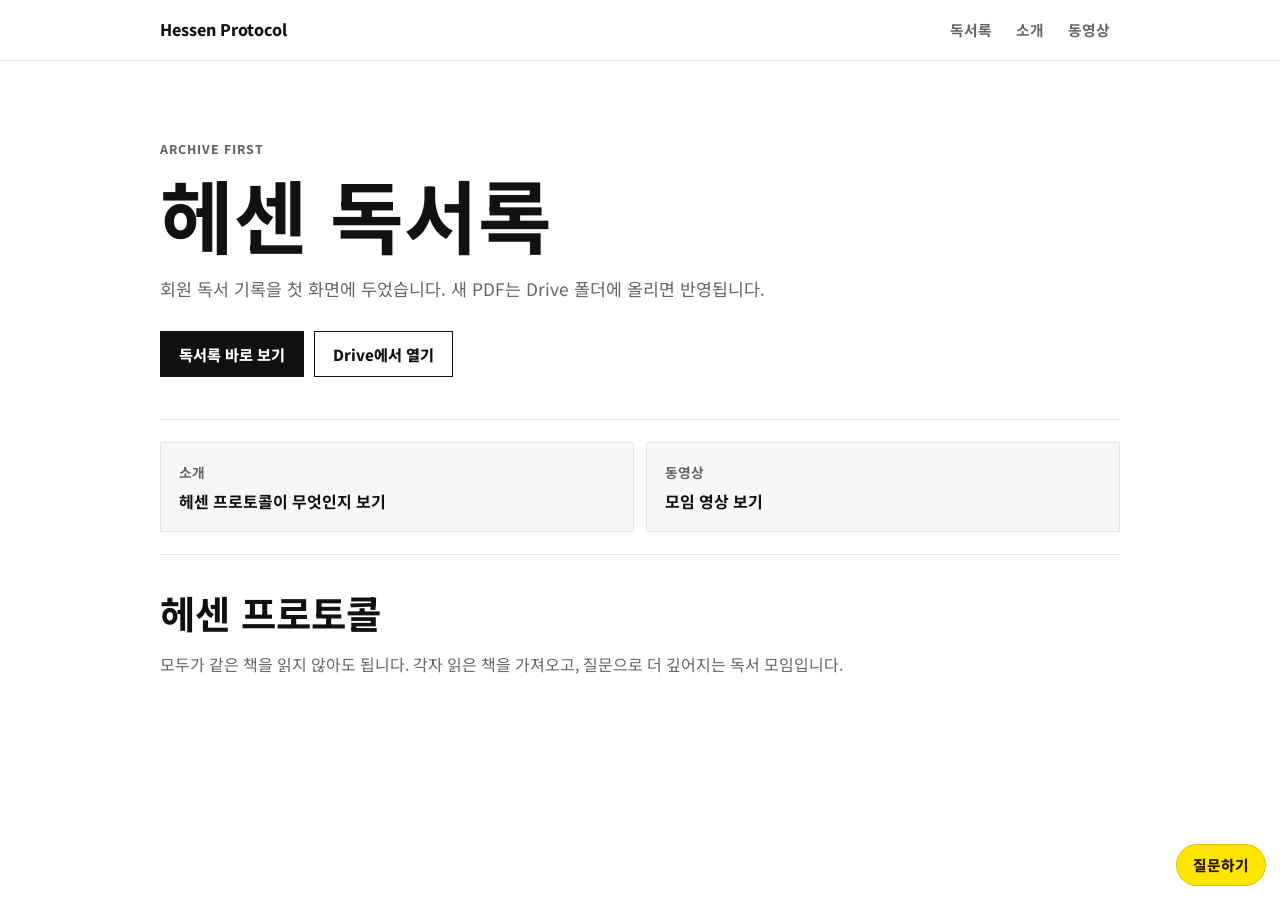
==== commit af8c836e: "Simplify homepage design" ====
--- a/index.html
+++ b/index.html
@@ -3,7 +3,7 @@
 <head>
     <meta charset="UTF-8">
     <meta name="viewport" content="width=device-width, initial-scale=1.0">
-    <meta name="description" content="헤센 프로토콜은 각자가 읽은 책을 자신의 언어로 소개하고 질문으로 이어가는 독서 모임 방식입니다.">
+    <meta name="description" content="헤센 프로토콜 독서록과 독서 모임 운영 방식을 모아둔 웹사이트입니다.">
     <title>헤센 프로토콜 | Hessen Protocol</title>
     <link rel="preconnect" href="https://fonts.googleapis.com">
     <link rel="preconnect" href="https://fonts.gstatic.com" crossorigin>
@@ -15,79 +15,38 @@
         <div class="nav-container">
             <a href="index.html" class="nav-logo" aria-label="헤센 프로토콜 홈">Hessen Protocol</a>
             <ul class="nav-links">
+                <li><a href="reading_logs.html">독서록</a></li>
                 <li><a href="intro.html">소개</a></li>
-                <li><a href="reading_logs.html">독서록</a></li>
                 <li><a href="videos.html">동영상</a></li>
             </ul>
         </div>
     </nav>
 
-    <main>
-        <section class="home-hero">
-            <div class="hero-copy">
-                <p class="eyebrow">Reading Club Method</p>
-                <h1>헤센 프로토콜</h1>
-                <p class="lead">모두가 같은 책을 읽지 않아도 됩니다. 각자가 읽은 책을 가져옵니다. 자신의 언어로 말하고, 서로의 질문으로 더 깊어집니다.</p>
-                <div class="actions">
-                    <a class="btn primary" href="intro.html">프로토콜 보기</a>
-                    <a class="btn secondary" href="reading_logs.html">독서록 보기</a>
-                </div>
-            </div>
-            <figure class="hero-media">
-                <img src="img_intro.jpg" alt="헤센 프로토콜 모임에서 함께 읽는 책들">
-            </figure>
-        </section>
-
-        <section class="section intro-band">
-            <div class="section-heading">
-                <p class="eyebrow">Core Idea</p>
-                <h2>책 소개가 아니라, 독자의 경험을 듣습니다</h2>
-            </div>
-            <div class="text-columns">
-                <p>헤센 프로토콜은 광고나 요약이 아니라 실제로 책을 읽은 사람의 이야기를 중심에 둡니다. 한 사람이 책을 고른 이유, 붙잡힌 문장, 읽고 난 뒤 달라진 생각을 말합니다.</p>
-                <p>다른 사람들은 평가하지 않고 질문합니다. 질문은 소개자를 더 깊게 만들고, 듣는 사람에게는 다음에 읽고 싶은 책을 고르는 단서가 됩니다.</p>
+    <main class="home">
+        <section class="hero-minimal">
+            <p class="eyebrow">Archive First</p>
+            <h1>헤센 독서록</h1>
+            <p class="lead">회원 독서 기록을 첫 화면에 두었습니다. 새 PDF는 Drive 폴더에 올리면 반영됩니다.</p>
+            <div class="actions">
+                <a class="btn primary" href="reading_logs.html">독서록 바로 보기</a>
+                <a class="btn secondary" href="https://drive.google.com/drive/folders/1PaHVnZICDbKfQSJrAdEFyKkesqu_-ZCU?usp=drive_link" target="_blank" rel="noopener">Drive에서 열기</a>
             </div>
         </section>
 
-        <section class="section">
-            <div class="feature-grid">
-                <a class="feature-card" href="intro.html">
-                    <span class="feature-number">01</span>
-                    <h3>소개와 운영 방식</h3>
-                    <p>모임의 문제의식, 준비 양식, 질문의 흐름, 리더의 역할을 한 번에 볼 수 있습니다.</p>
-                </a>
-                <a class="feature-card" href="reading_logs.html">
-                    <span class="feature-number">02</span>
-                    <h3>독서록 아카이브</h3>
-                    <p>회원들이 Google Drive에 올린 독서록을 사이트에서 바로 확인합니다.</p>
-                </a>
-                <a class="feature-card" href="videos.html">
-                    <span class="feature-number">03</span>
-                    <h3>모임 영상</h3>
-                    <p>실제 모임의 분위기와 책 이야기가 어떻게 이어지는지 영상으로 확인합니다.</p>
-                </a>
-            </div>
+        <section class="quick-links" aria-label="주요 페이지">
+            <a class="simple-link" href="intro.html">
+                <span>소개</span>
+                <strong>헤센 프로토콜이 무엇인지 보기</strong>
+            </a>
+            <a class="simple-link" href="videos.html">
+                <span>동영상</span>
+                <strong>모임 영상 보기</strong>
+            </a>
         </section>
 
-        <section class="section rhythm">
-            <div>
-                <p class="eyebrow">Meeting Rhythm</p>
-                <h2>소개, 질문, 응답</h2>
-            </div>
-            <ol class="steps">
-                <li>
-                    <strong>소개</strong>
-                    <span>각자가 읽은 책과 그 책을 고른 이유를 말합니다.</span>
-                </li>
-                <li>
-                    <strong>질문</strong>
-                    <span>다른 사람들은 판단보다 궁금함을 앞세워 묻습니다.</span>
-                </li>
-                <li>
-                    <strong>응답</strong>
-                    <span>소개자는 질문을 통해 자신의 생각을 다시 정리합니다.</span>
-                </li>
-            </ol>
+        <section class="plain-section">
+            <h2>헤센 프로토콜</h2>
+            <p>모두가 같은 책을 읽지 않아도 됩니다. 각자 읽은 책을 가져오고, 질문으로 더 깊어지는 독서 모임입니다.</p>
         </section>
     </main>
 
--- a/style.css
+++ b/style.css
@@ -1,13 +1,10 @@
 :root {
-    --paper: #fbfaf7;
-    --ink: #181714;
-    --muted: #6f6a61;
-    --line: #ded8cd;
-    --panel: #ffffff;
-    --accent: #1f5b4b;
-    --accent-ink: #ffffff;
-    --soft: #efe7d9;
-    --shadow: 0 18px 45px rgba(35, 31, 24, 0.08);
+    --bg: #ffffff;
+    --text: #111111;
+    --muted: #666666;
+    --line: #e6e6e6;
+    --soft: #f7f7f7;
+    --accent: #111111;
 }
 
 * {
@@ -17,10 +14,9 @@
 body {
     margin: 0;
     font-family: "Noto Sans KR", -apple-system, BlinkMacSystemFont, "Segoe UI", sans-serif;
-    color: var(--ink);
-    background: var(--paper);
+    color: var(--text);
+    background: var(--bg);
     line-height: 1.7;
-    overflow-x: hidden;
     -webkit-font-smoothing: antialiased;
 }
 
@@ -29,40 +25,34 @@
     text-decoration: none;
 }
 
-img {
-    display: block;
-    max-width: 100%;
-}
-
 .main-nav {
     position: sticky;
     top: 0;
-    z-index: 20;
+    z-index: 10;
+    background: rgba(255, 255, 255, 0.96);
     border-bottom: 1px solid var(--line);
-    background: rgba(251, 250, 247, 0.94);
-    backdrop-filter: blur(14px);
 }
 
 .nav-container {
-    width: min(1120px, calc(100% - 32px));
+    width: min(960px, calc(100% - 32px));
+    min-height: 60px;
     margin: 0 auto;
-    min-height: 68px;
     display: flex;
     align-items: center;
     justify-content: space-between;
-    gap: 24px;
+    gap: 16px;
 }
 
 .nav-logo {
-    font-weight: 800;
-    letter-spacing: 0;
+    font-size: 1rem;
+    font-weight: 800;
     white-space: nowrap;
 }
 
 .nav-links {
     display: flex;
     align-items: center;
-    gap: 8px;
+    gap: 4px;
     padding: 0;
     margin: 0;
     list-style: none;
@@ -72,313 +62,218 @@
     display: inline-flex;
     align-items: center;
     min-height: 36px;
-    padding: 0 12px;
-    color: var(--muted);
-    font-size: 0.95rem;
+    padding: 0 10px;
+    color: var(--muted);
+    font-size: 0.92rem;
     font-weight: 700;
 }
 
 .nav-links a:hover,
 .nav-links a.active {
-    color: var(--ink);
-    box-shadow: inset 0 -2px 0 var(--accent);
-}
-
-.home-hero {
-    width: calc(100% - 32px);
-    max-width: 1120px;
-    min-height: min(760px, calc(100vh - 68px));
+    color: var(--text);
+}
+
+.home,
+.page,
+.section {
+    width: min(960px, calc(100% - 32px));
     margin: 0 auto;
-    padding: 58px 0 44px;
-    display: grid;
-    grid-template-columns: minmax(0, 1.02fr) minmax(320px, 0.88fr);
-    gap: 54px;
-    align-items: center;
-}
-
-.home-hero > * {
-    min-width: 0;
-}
-
-.hero-copy h1,
+}
+
+.home {
+    padding: 48px 0 88px;
+}
+
+.hero-minimal {
+    padding: 30px 0 42px;
+    border-bottom: 1px solid var(--line);
+}
+
+.eyebrow {
+    margin: 0 0 10px;
+    color: var(--muted);
+    font-size: 0.76rem;
+    font-weight: 800;
+    letter-spacing: 0.08em;
+    text-transform: uppercase;
+}
+
+h1,
 .page-header h1 {
     margin: 0;
-    font-size: clamp(3rem, 8vw, 6.4rem);
-    line-height: 1.02;
+    font-size: clamp(2.45rem, 9vw, 5rem);
+    line-height: 1.08;
     letter-spacing: 0;
     word-break: keep-all;
 }
 
 .lead {
-    max-width: 690px;
-    margin: 24px 0 0;
-    color: var(--muted);
-    font-size: clamp(1.06rem, 2vw, 1.32rem);
+    max-width: 680px;
+    margin: 18px 0 0;
+    color: var(--muted);
+    font-size: 1.08rem;
     word-break: keep-all;
 }
 
-.eyebrow {
-    margin: 0 0 16px;
-    color: var(--accent);
-    font-size: 0.78rem;
-    font-weight: 800;
-    letter-spacing: 0.08em;
-    text-transform: uppercase;
-}
-
 .actions {
     display: flex;
     flex-wrap: wrap;
-    gap: 12px;
-    margin-top: 34px;
+    gap: 10px;
+    margin-top: 28px;
 }
 
 .btn {
     display: inline-flex;
     align-items: center;
     justify-content: center;
-    min-height: 48px;
-    padding: 0 20px;
-    border: 1px solid var(--ink);
-    font-weight: 800;
-    transition: transform 160ms ease, box-shadow 160ms ease, background 160ms ease;
-}
-
-.btn:hover {
-    transform: translateY(-2px);
-    box-shadow: var(--shadow);
+    min-height: 46px;
+    padding: 0 18px;
+    border: 1px solid var(--text);
+    font-weight: 800;
+    font-size: 0.95rem;
 }
 
 .btn.primary {
-    background: var(--ink);
-    color: #fff;
+    background: var(--text);
+    color: #ffffff;
 }
 
 .btn.secondary {
-    background: transparent;
-    color: var(--ink);
-}
-
-.hero-media {
-    margin: 0;
+    background: #ffffff;
+    color: var(--text);
+}
+
+.quick-links {
+    display: grid;
+    grid-template-columns: repeat(2, minmax(0, 1fr));
+    gap: 12px;
+    padding: 22px 0;
+    border-bottom: 1px solid var(--line);
+}
+
+.simple-link {
+    display: grid;
+    gap: 4px;
+    padding: 18px;
     border: 1px solid var(--line);
-    background: var(--panel);
-    padding: 12px;
-    box-shadow: var(--shadow);
-}
-
-.hero-media img {
-    width: 100%;
-    aspect-ratio: 4 / 5;
-    object-fit: cover;
-}
-
-.section,
+    background: var(--soft);
+}
+
+.simple-link span {
+    color: var(--muted);
+    font-size: 0.86rem;
+    font-weight: 700;
+}
+
+.simple-link strong {
+    font-size: 1rem;
+    line-height: 1.5;
+}
+
+.plain-section {
+    max-width: 720px;
+    padding: 34px 0 0;
+}
+
+.plain-section h2,
+.content-section h2 {
+    margin: 0 0 12px;
+    font-size: clamp(1.45rem, 5vw, 2.4rem);
+    line-height: 1.2;
+}
+
+.plain-section p,
+.content-section p,
+.timeline p,
+.drive-fallback p,
+.video-card h2 {
+    color: var(--muted);
+}
+
 .page {
-    width: calc(100% - 32px);
-    max-width: 1120px;
-    margin: 0 auto;
-}
-
-.section {
-    padding: 82px 0;
+    padding: 46px 0 88px;
+}
+
+.page-header {
+    max-width: 760px;
+    margin-bottom: 44px;
+}
+
+.page-header.compact {
+    max-width: 740px;
+}
+
+.content-section {
+    padding: 42px 0;
     border-top: 1px solid var(--line);
 }
 
-.intro-band {
-    display: grid;
-    grid-template-columns: 0.8fr 1.2fr;
-    gap: 60px;
-}
-
-.section-heading h2,
-.rhythm h2,
-.content-section h2,
-.page-header h1 {
-    text-wrap: balance;
-}
-
-.section h2,
-.content-section h2 {
-    margin: 0 0 18px;
-    font-size: clamp(1.8rem, 4vw, 3rem);
-    line-height: 1.16;
-    letter-spacing: 0;
-}
-
-.text-columns {
-    columns: 2 280px;
-    column-gap: 40px;
-}
-
-.text-columns p {
-    break-inside: avoid;
-    margin: 0 0 18px;
-}
-
-.feature-grid {
-    display: grid;
-    grid-template-columns: repeat(3, minmax(0, 1fr));
-    gap: 18px;
-}
-
-.feature-card,
+.content-section > p {
+    max-width: 760px;
+}
+
+.split {
+    display: grid;
+    grid-template-columns: minmax(0, 1fr) minmax(260px, 0.82fr);
+    gap: 28px;
+    align-items: start;
+}
+
+.statement {
+    color: var(--text) !important;
+    font-size: clamp(1.25rem, 4vw, 1.8rem);
+    font-weight: 800;
+    line-height: 1.35;
+}
+
 .quiet-panel,
 .video-card,
 .drive-fallback {
     border: 1px solid var(--line);
-    background: var(--panel);
-}
-
-.feature-card {
-    min-height: 260px;
-    padding: 28px;
+    background: var(--soft);
+}
+
+.quiet-panel {
+    padding: 22px;
+}
+
+.prompt-grid {
+    display: grid;
+    grid-template-columns: repeat(4, minmax(0, 1fr));
+    gap: 10px;
+    margin-top: 24px;
+}
+
+.prompt-grid div {
+    min-height: 118px;
+    padding: 18px;
+    border: 1px solid var(--line);
+    background: var(--soft);
     display: flex;
     flex-direction: column;
     justify-content: space-between;
-    transition: transform 160ms ease, border-color 160ms ease, box-shadow 160ms ease;
-}
-
-.feature-card:hover {
-    transform: translateY(-4px);
-    border-color: var(--ink);
-    box-shadow: var(--shadow);
-}
-
-.feature-number {
-    color: var(--accent);
-    font-weight: 800;
-}
-
-.feature-card h3 {
-    margin: 48px 0 12px;
-    font-size: 1.35rem;
-}
-
-.feature-card p,
-.content-section p,
-.timeline p,
-.drive-fallback p,
-.video-card h2 {
-    color: var(--muted);
-}
-
-.rhythm {
-    display: grid;
-    grid-template-columns: 0.7fr 1.3fr;
-    gap: 48px;
-}
-
-.steps,
+}
+
+.prompt-grid span {
+    color: var(--muted);
+    font-weight: 800;
+}
+
+.prompt-grid strong {
+    line-height: 1.45;
+}
+
 .timeline {
+    display: grid;
+    gap: 0;
+    max-width: 820px;
     padding: 0;
     margin: 0;
     list-style: none;
 }
 
-.steps {
-    display: grid;
-    gap: 12px;
-}
-
-.steps li {
-    display: grid;
-    grid-template-columns: 120px 1fr;
-    gap: 20px;
-    padding: 20px 0;
-    border-top: 1px solid var(--line);
-}
-
-.steps strong,
-.timeline strong {
-    color: var(--ink);
-    font-size: 1.05rem;
-}
-
-.steps span {
-    color: var(--muted);
-}
-
-.page {
-    padding: 72px 0 96px;
-}
-
-.page-header {
-    max-width: 880px;
-    margin-bottom: 68px;
-}
-
-.page-header.compact {
-    max-width: 820px;
-}
-
-.content-section {
-    padding: 54px 0;
-    border-top: 1px solid var(--line);
-}
-
-.content-section > p {
-    max-width: 790px;
-}
-
-.split {
-    display: grid;
-    grid-template-columns: minmax(0, 1fr) minmax(300px, 0.85fr);
-    gap: 42px;
-    align-items: start;
-}
-
-.statement {
-    color: var(--ink) !important;
-    font-size: clamp(1.4rem, 3vw, 2.15rem);
-    font-weight: 800;
-    line-height: 1.25;
-}
-
-.quiet-panel {
-    padding: 28px;
-    background: var(--soft);
-}
-
-.quiet-panel p {
-    margin-bottom: 0;
-}
-
-.prompt-grid {
-    display: grid;
-    grid-template-columns: repeat(4, minmax(0, 1fr));
-    gap: 12px;
-    margin-top: 28px;
-}
-
-.prompt-grid div {
-    min-height: 140px;
-    padding: 22px;
-    border: 1px solid var(--line);
-    background: var(--panel);
-    display: flex;
-    flex-direction: column;
-    justify-content: space-between;
-}
-
-.prompt-grid span {
-    color: var(--accent);
-    font-weight: 800;
-}
-
-.prompt-grid strong {
-    font-size: 1.04rem;
-    line-height: 1.45;
-}
-
-.timeline {
-    display: grid;
-    gap: 0;
-    max-width: 860px;
-}
-
 .timeline li {
-    padding: 24px 0;
+    padding: 22px 0;
     border-top: 1px solid var(--line);
 }
 
@@ -389,7 +284,7 @@
 .video-frame,
 .video-card iframe {
     aspect-ratio: 16 / 9;
-    background: #111;
+    background: #111111;
 }
 
 .video-frame iframe,
@@ -404,19 +299,19 @@
 .rule-list {
     display: grid;
     grid-template-columns: repeat(2, minmax(0, 1fr));
-    gap: 12px;
+    gap: 10px;
     padding: 0;
-    margin: 28px 0 0;
+    margin: 24px 0 0;
     list-style: none;
 }
 
 .rule-list li {
-    min-height: 84px;
-    display: flex;
-    align-items: center;
-    padding: 18px;
+    min-height: 72px;
+    display: flex;
+    align-items: center;
+    padding: 16px;
     border: 1px solid var(--line);
-    background: var(--panel);
+    background: var(--soft);
     font-weight: 700;
 }
 
@@ -424,7 +319,7 @@
     display: flex;
     align-items: center;
     justify-content: space-between;
-    gap: 28px;
+    gap: 20px;
 }
 
 .audio-section audio {
@@ -433,18 +328,18 @@
 
 .drive-section {
     border-top: 1px solid var(--line);
-    padding-top: 28px;
+    padding-top: 22px;
 }
 
 .drive-section iframe {
     min-height: 640px;
     border: 1px solid var(--line);
-    background: var(--panel);
+    background: #ffffff;
 }
 
 .drive-fallback {
-    margin-top: 16px;
-    padding: 22px;
+    margin-top: 12px;
+    padding: 18px;
 }
 
 .drive-fallback p {
@@ -454,9 +349,9 @@
 .video-grid {
     display: grid;
     grid-template-columns: repeat(3, minmax(0, 1fr));
-    gap: 18px;
+    gap: 12px;
     border-top: 1px solid var(--line);
-    padding-top: 28px;
+    padding-top: 22px;
 }
 
 .video-card {
@@ -465,109 +360,105 @@
 
 .video-card h2 {
     margin: 0;
-    padding: 20px;
-    font-size: 1rem;
+    padding: 16px;
+    font-size: 0.98rem;
     line-height: 1.5;
 }
 
 .floating-kakao {
     position: fixed;
-    right: 18px;
-    bottom: 18px;
-    z-index: 30;
-    min-height: 46px;
+    right: 14px;
+    bottom: 14px;
+    z-index: 20;
+    min-height: 42px;
     display: inline-flex;
     align-items: center;
     justify-content: center;
-    padding: 0 18px;
+    padding: 0 16px;
     background: #fee500;
     color: #2b1710;
     border: 1px solid rgba(43, 23, 16, 0.16);
     border-radius: 999px;
     font-weight: 800;
-    box-shadow: 0 12px 28px rgba(35, 31, 24, 0.18);
-}
-
-@media (max-width: 860px) {
-    .home-hero,
-    .intro-band,
-    .rhythm,
-    .split,
-    .audio-section {
-        grid-template-columns: 1fr;
-    }
-
-    .home-hero {
-        min-height: auto;
-    }
-
-    .feature-grid,
-    .prompt-grid,
-    .video-grid,
-    .rule-list {
-        grid-template-columns: 1fr;
-    }
-
-    .audio-section {
-        align-items: stretch;
-    }
-}
-
-@media (max-width: 620px) {
+    font-size: 0.92rem;
+}
+
+@media (max-width: 760px) {
+    .home,
+    .page,
+    .section,
+    .nav-container {
+        width: auto;
+        margin-left: 16px;
+        margin-right: 16px;
+    }
+
     .nav-container {
         min-height: auto;
         padding: 14px 0;
         align-items: flex-start;
         flex-direction: column;
-        gap: 10px;
+        gap: 8px;
     }
 
     .nav-links {
         width: 100%;
         justify-content: flex-start;
         flex-wrap: wrap;
-        gap: 6px 18px;
+        gap: 4px 14px;
     }
 
     .nav-links a {
-        padding: 0 8px;
-        font-size: 0.9rem;
-    }
-
-    .home-hero,
-    .page {
-        padding-top: 42px;
-    }
-
-    .hero-copy h1,
+        min-height: 30px;
+        padding: 0;
+    }
+
+    .home {
+        padding-top: 30px;
+    }
+
+    .hero-minimal {
+        padding-top: 10px;
+    }
+
+    h1,
     .page-header h1 {
-        font-size: clamp(2.35rem, 12vw, 3.15rem);
+        font-size: clamp(2.3rem, 13vw, 3.4rem);
     }
 
     .lead {
         font-size: 1rem;
-        line-height: 1.85;
-        max-width: 100%;
+        line-height: 1.8;
         word-break: break-all;
         overflow-wrap: anywhere;
     }
 
-    .section,
-    .content-section {
-        padding: 44px 0;
-    }
-
-    .steps li {
+    .plain-section p,
+    .content-section p,
+    .simple-link strong {
+        word-break: break-all;
+        overflow-wrap: anywhere;
+    }
+
+    .actions,
+    .btn {
+        width: 100%;
+    }
+
+    .quick-links,
+    .split,
+    .prompt-grid,
+    .rule-list,
+    .video-grid {
         grid-template-columns: 1fr;
-        gap: 4px;
+    }
+
+    .audio-section {
+        display: grid;
+        align-items: stretch;
     }
 
     .drive-section iframe {
         min-height: 520px;
     }
-
-    .floating-kakao {
-        right: 12px;
-        bottom: 12px;
-    }
-}
+}
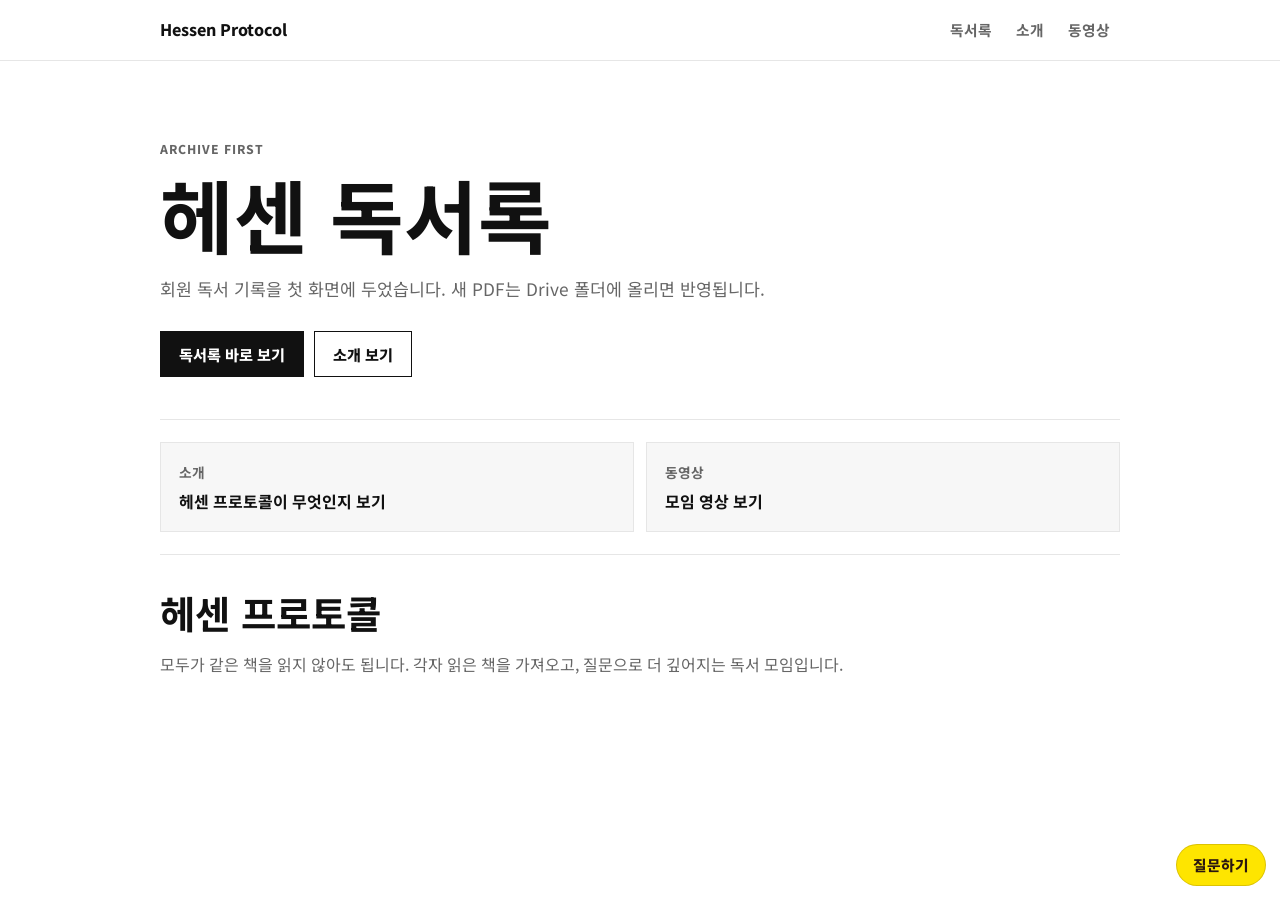
==== commit 748993df: "Host reading logs locally" ====
--- a/index.html
+++ b/index.html
@@ -29,7 +29,7 @@
             <p class="lead">회원 독서 기록을 첫 화면에 두었습니다. 새 PDF는 Drive 폴더에 올리면 반영됩니다.</p>
             <div class="actions">
                 <a class="btn primary" href="reading_logs.html">독서록 바로 보기</a>
-                <a class="btn secondary" href="https://drive.google.com/drive/folders/1PaHVnZICDbKfQSJrAdEFyKkesqu_-ZCU?usp=drive_link" target="_blank" rel="noopener">Drive에서 열기</a>
+                <a class="btn secondary" href="intro.html">소개 보기</a>
             </div>
         </section>
 
--- a/style.css
+++ b/style.css
@@ -17,6 +17,7 @@
     color: var(--text);
     background: var(--bg);
     line-height: 1.7;
+    overflow-x: hidden;
     -webkit-font-smoothing: antialiased;
 }
 
@@ -346,6 +347,45 @@
     margin: 6px 0 0;
 }
 
+.archive-count {
+    margin: 14px 0 0;
+    color: var(--muted);
+    font-weight: 700;
+}
+
+.log-list {
+    display: grid;
+    gap: 10px;
+    border-top: 1px solid var(--line);
+    padding-top: 22px;
+}
+
+.log-item {
+    display: grid;
+    grid-template-columns: minmax(0, 1fr) auto;
+    align-items: center;
+    gap: 16px;
+    min-height: 58px;
+    padding: 14px 16px;
+    border: 1px solid var(--line);
+    background: var(--soft);
+}
+
+.log-title {
+    min-width: 0;
+    color: var(--text);
+    font-weight: 700;
+    line-height: 1.45;
+    overflow-wrap: anywhere;
+}
+
+.log-action {
+    color: var(--muted);
+    font-size: 0.9rem;
+    font-weight: 800;
+    white-space: nowrap;
+}
+
 .video-grid {
     display: grid;
     grid-template-columns: repeat(3, minmax(0, 1fr));
@@ -381,6 +421,108 @@
     border-radius: 999px;
     font-weight: 800;
     font-size: 0.92rem;
+}
+
+.content-container {
+    width: calc(100% - 32px);
+    max-width: 800px;
+    margin: 0 auto;
+    padding: 46px 0 88px;
+}
+
+.content-container h1 {
+    margin: 0 0 42px;
+    text-align: center;
+    font-size: clamp(2rem, 9vw, 3rem);
+    line-height: 1.2;
+}
+
+.content-container .card {
+    margin-bottom: 26px;
+    padding: 30px;
+    border: 1px solid var(--line);
+    background: #ffffff;
+    min-width: 0;
+    overflow-wrap: anywhere;
+}
+
+.content-container .card h2 {
+    margin: 0 0 18px;
+    padding-bottom: 12px;
+    border-bottom: 1px solid var(--line);
+    font-size: clamp(1.35rem, 5vw, 1.8rem);
+    line-height: 1.35;
+}
+
+.content-container .card p {
+    color: var(--muted);
+    word-break: break-all;
+    overflow-wrap: anywhere;
+}
+
+.content-container .card strong {
+    color: var(--text);
+    word-break: break-all;
+    overflow-wrap: anywhere;
+}
+
+.content-container .card ul {
+    margin: 20px 0;
+    padding: 20px 20px 20px 36px;
+    background: var(--soft);
+}
+
+.content-container .card li {
+    margin-bottom: 8px;
+}
+
+.video-container {
+    position: relative;
+    height: 0;
+    margin: 28px 0;
+    padding-bottom: 56.25%;
+    overflow: hidden;
+    background: #111111;
+}
+
+.video-container iframe {
+    position: absolute;
+    inset: 0;
+    width: 100%;
+    height: 100%;
+    border: 0;
+}
+
+.btn-primary {
+    background: var(--text);
+    color: #ffffff;
+}
+
+.btn-danger {
+    background: #555555;
+    color: #ffffff;
+}
+
+.footer {
+    padding: 34px 0;
+    text-align: center;
+    color: var(--muted);
+    font-size: 0.9rem;
+}
+
+#topBtn {
+    display: none;
+    position: fixed;
+    right: 20px;
+    bottom: 82px;
+    z-index: 99;
+    width: 42px;
+    height: 42px;
+    border: 1px solid var(--text);
+    background: #ffffff;
+    color: var(--text);
+    font-weight: 800;
+    cursor: pointer;
 }
 
 @media (max-width: 760px) {
@@ -461,4 +603,31 @@
     .drive-section iframe {
         min-height: 520px;
     }
-}
+
+    .log-item {
+        grid-template-columns: 1fr;
+        gap: 6px;
+        align-items: start;
+    }
+
+    .content-container {
+        width: calc(100% - 32px);
+        margin-left: auto;
+        margin-right: auto;
+        padding-top: 34px;
+    }
+
+    .content-container .card {
+        padding: 22px;
+    }
+
+    .content-container .card p {
+        word-break: break-all;
+        overflow-wrap: anywhere;
+    }
+
+    .content-container .card strong {
+        word-break: break-all;
+        overflow-wrap: anywhere;
+    }
+}
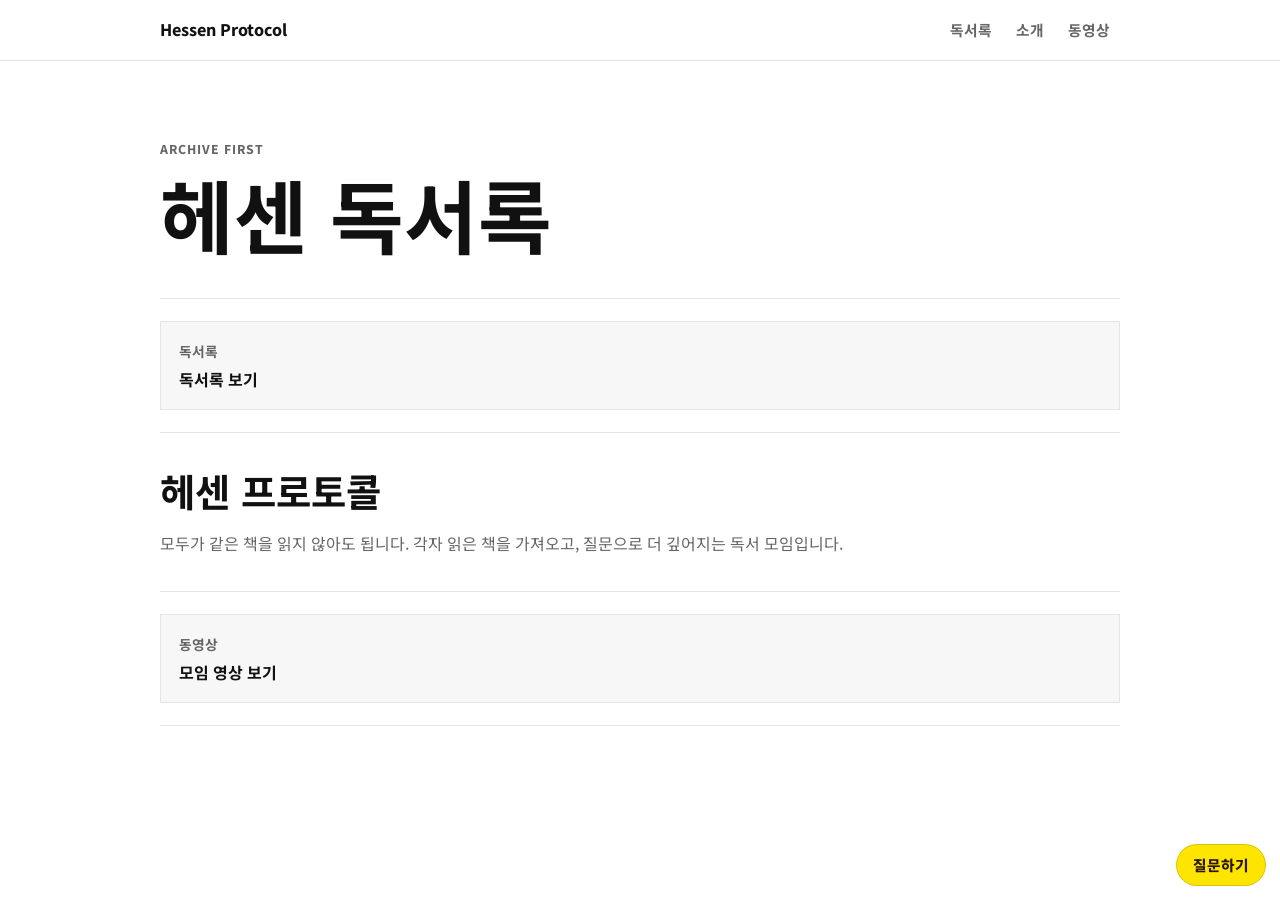
==== commit e09e9590: "Refine homepage reading log layout" ====
--- a/index.html
+++ b/index.html
@@ -26,21 +26,12 @@
         <section class="hero-minimal">
             <p class="eyebrow">Archive First</p>
             <h1>헤센 독서록</h1>
-            <p class="lead">회원 독서 기록을 첫 화면에 두었습니다. 새 PDF는 Drive 폴더에 올리면 반영됩니다.</p>
-            <div class="actions">
-                <a class="btn primary" href="reading_logs.html">독서록 바로 보기</a>
-                <a class="btn secondary" href="intro.html">소개 보기</a>
-            </div>
         </section>
 
-        <section class="quick-links" aria-label="주요 페이지">
-            <a class="simple-link" href="intro.html">
-                <span>소개</span>
-                <strong>헤센 프로토콜이 무엇인지 보기</strong>
-            </a>
-            <a class="simple-link" href="videos.html">
-                <span>동영상</span>
-                <strong>모임 영상 보기</strong>
+        <section class="quick-links primary-links" aria-label="독서록 바로가기">
+            <a class="simple-link" href="reading_logs.html">
+                <span>독서록</span>
+                <strong>독서록 보기</strong>
             </a>
         </section>
 
@@ -48,6 +39,13 @@
             <h2>헤센 프로토콜</h2>
             <p>모두가 같은 책을 읽지 않아도 됩니다. 각자 읽은 책을 가져오고, 질문으로 더 깊어지는 독서 모임입니다.</p>
         </section>
+
+        <section class="quick-links secondary-links" aria-label="추가 페이지">
+            <a class="simple-link" href="videos.html">
+                <span>동영상</span>
+                <strong>모임 영상 보기</strong>
+            </a>
+        </section>
     </main>
 
     <a class="floating-kakao" href="https://open.kakao.com/o/g4V3KNai" target="_blank" rel="noopener">질문하기</a>
--- a/style.css
+++ b/style.css
@@ -150,6 +150,16 @@
     gap: 12px;
     padding: 22px 0;
     border-bottom: 1px solid var(--line);
+}
+
+.primary-links,
+.secondary-links {
+    grid-template-columns: 1fr;
+}
+
+.secondary-links {
+    border-top: 1px solid var(--line);
+    margin-top: 34px;
 }
 
 .simple-link {
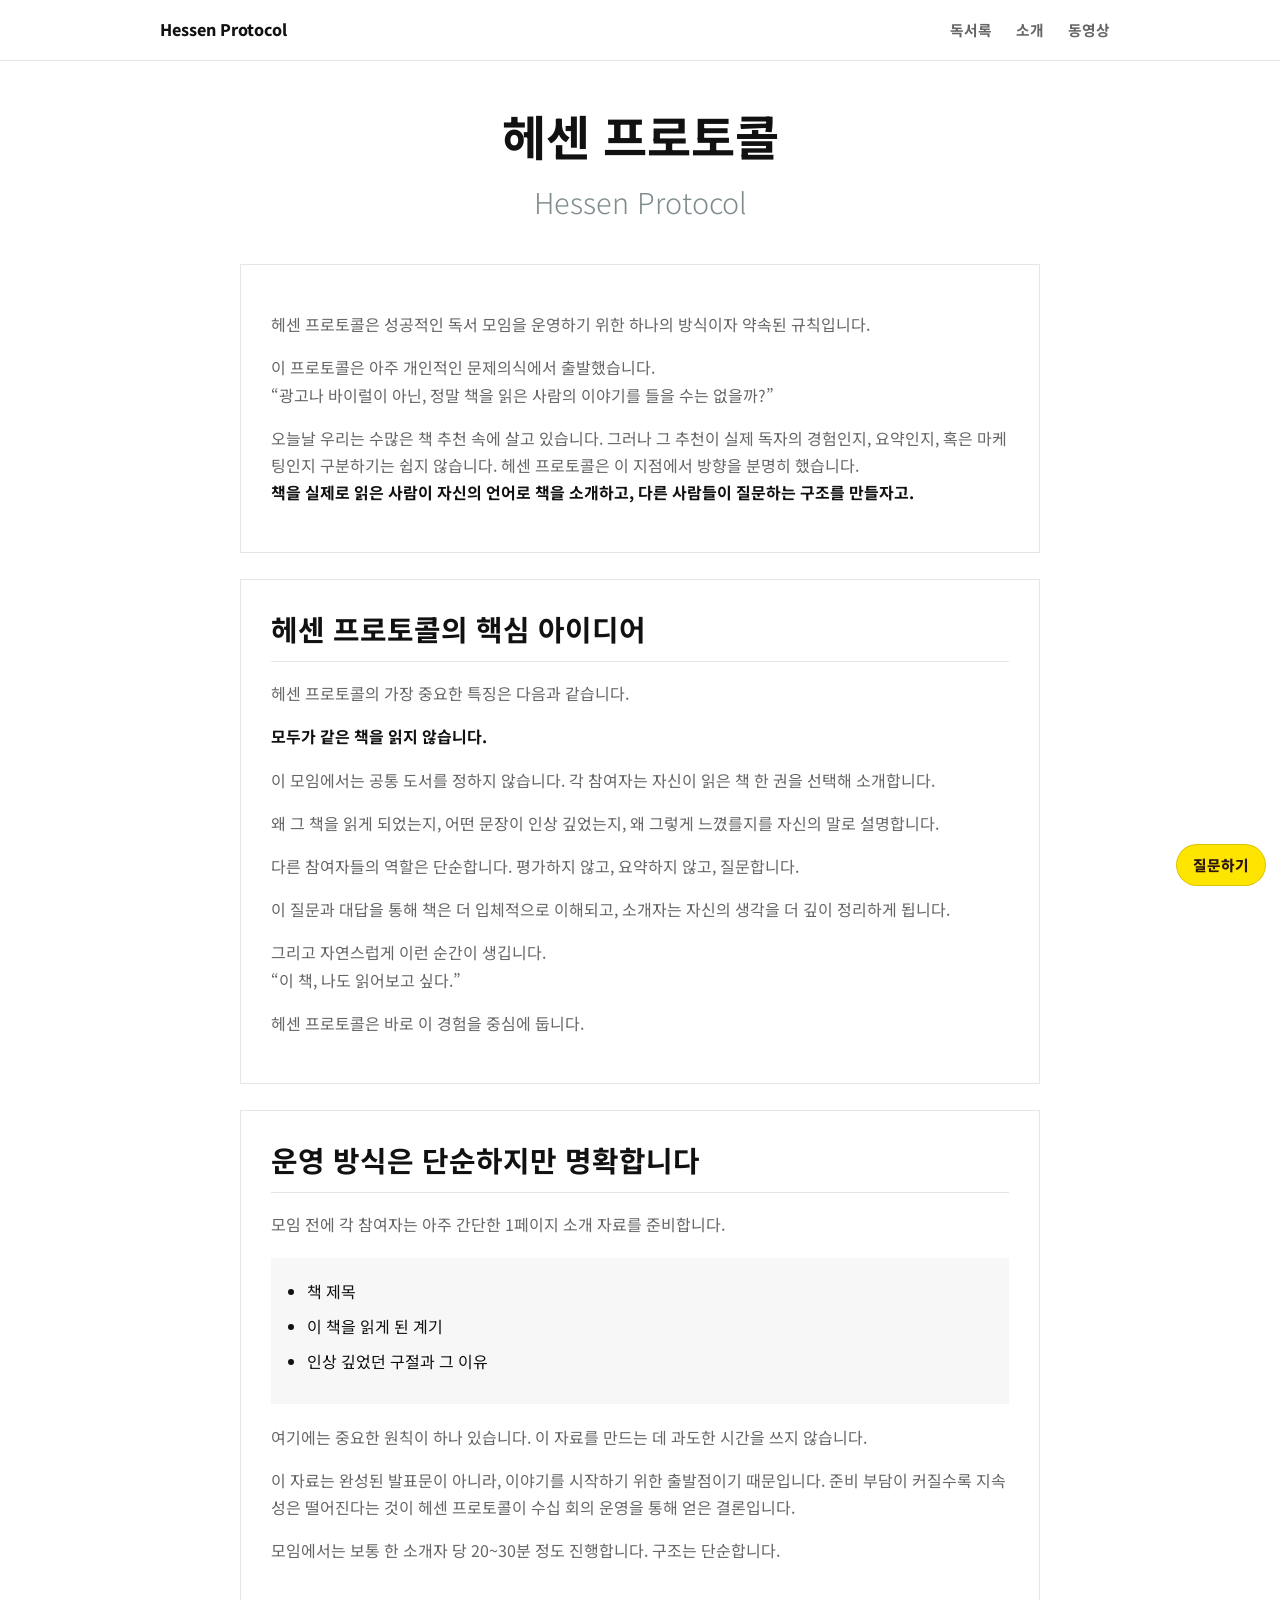
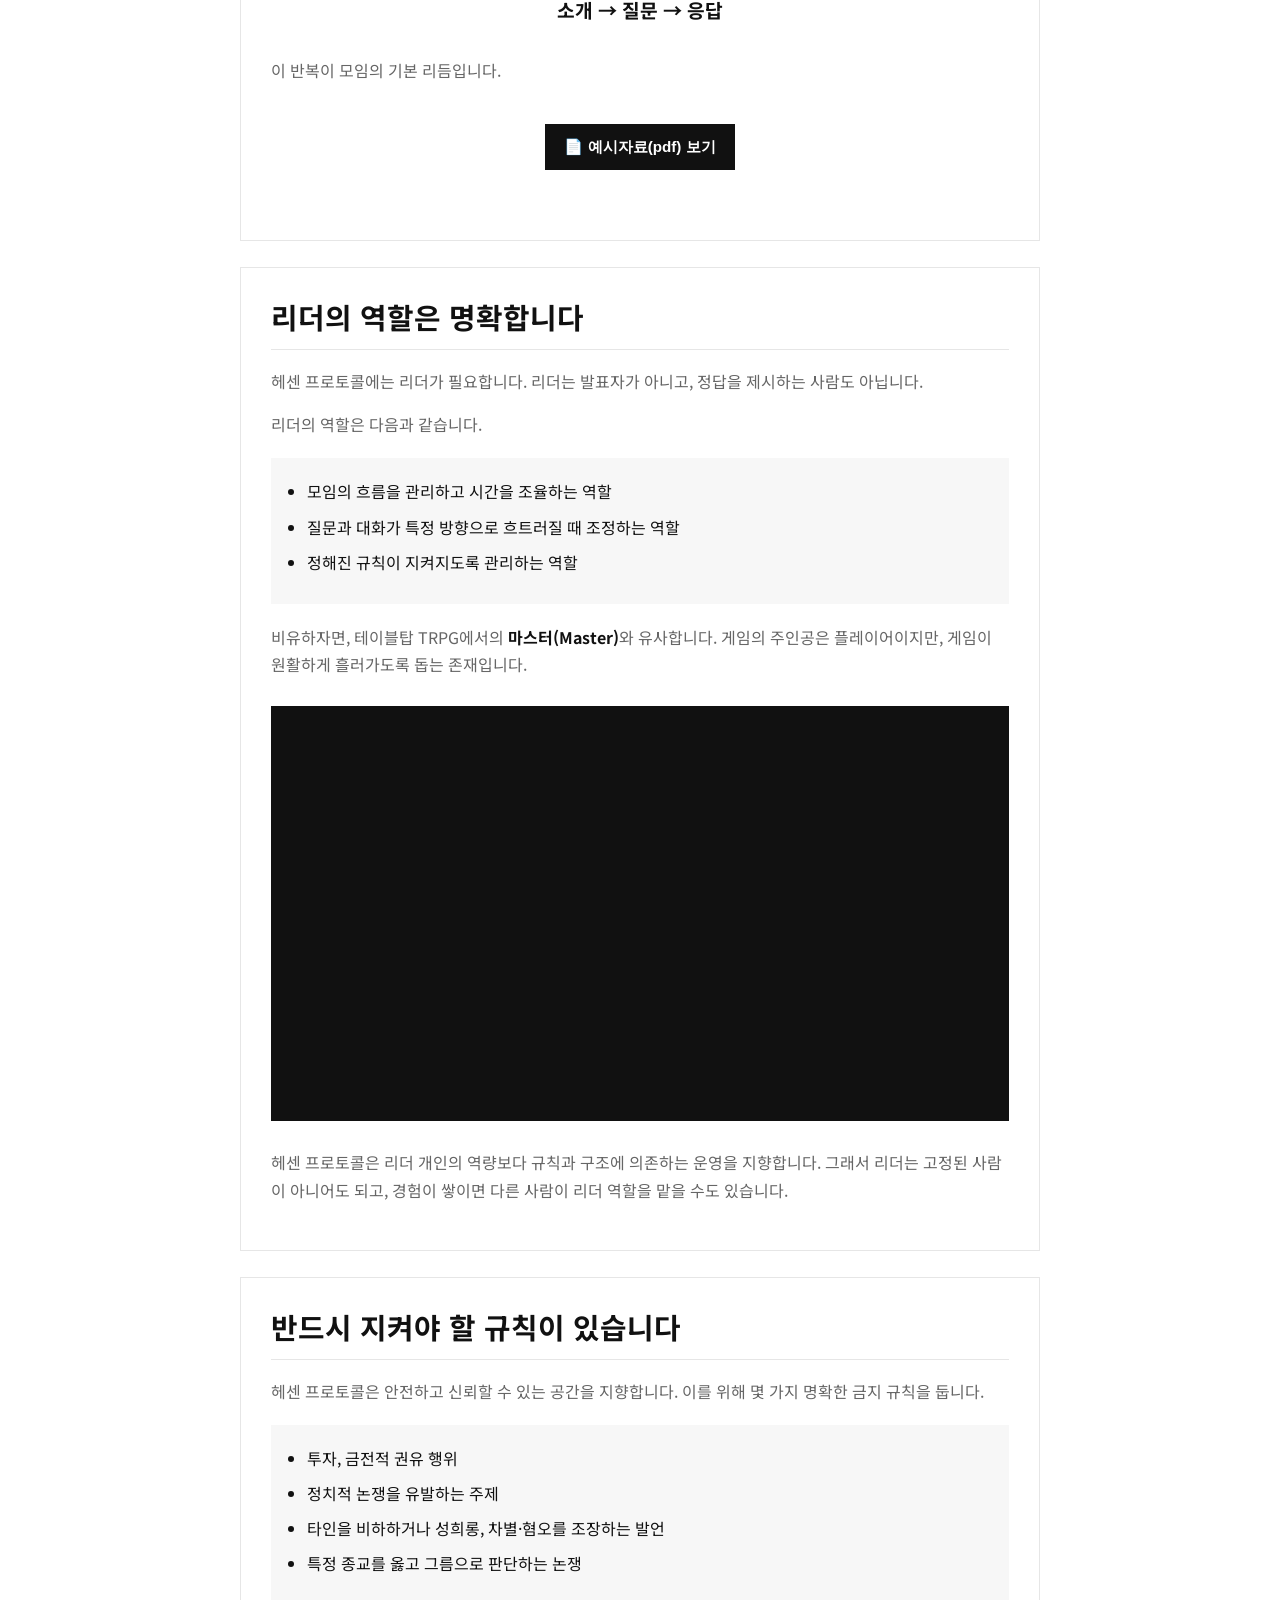
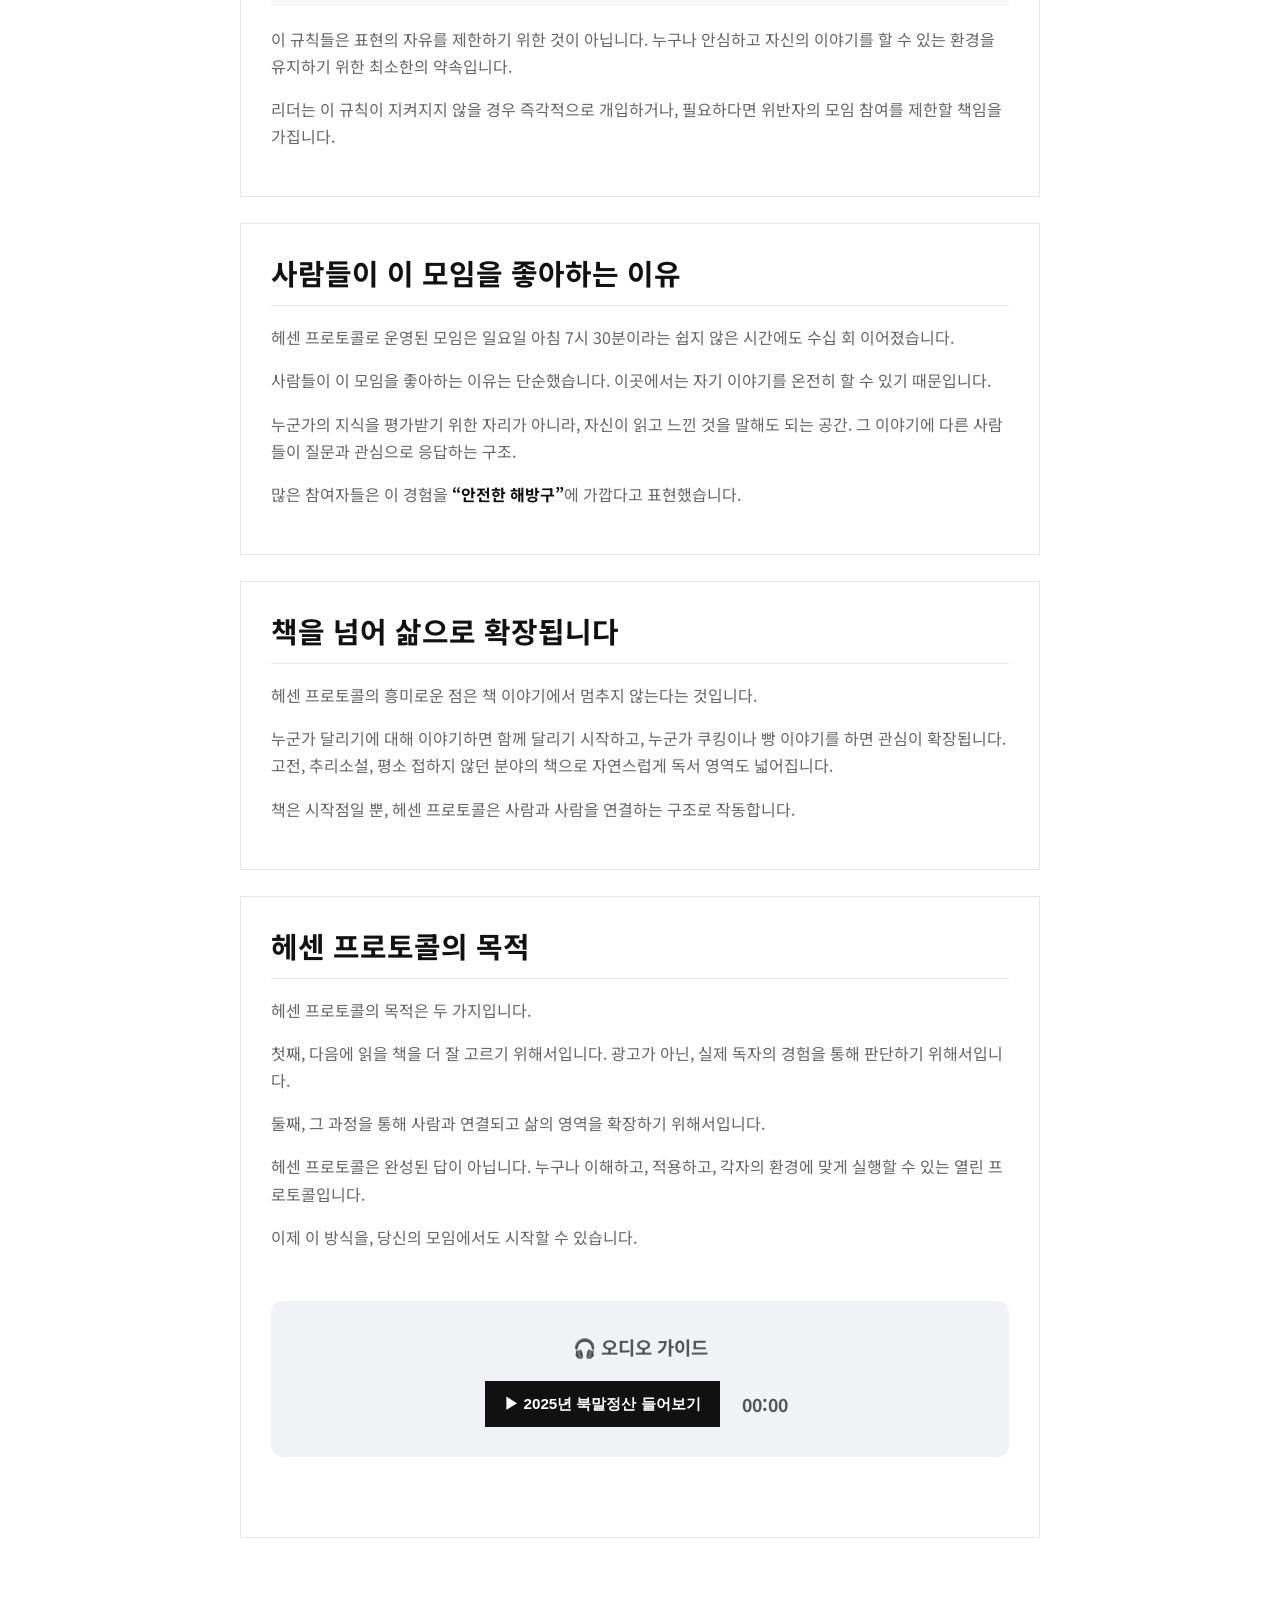
==== commit c54b58ed: "Use protocol introduction as homepage" ====
--- a/index.html
+++ b/index.html
@@ -3,11 +3,11 @@
 <head>
     <meta charset="UTF-8">
     <meta name="viewport" content="width=device-width, initial-scale=1.0">
-    <meta name="description" content="헤센 프로토콜 독서록과 독서 모임 운영 방식을 모아둔 웹사이트입니다.">
+    <meta name="description" content="헤센 프로토콜 소개와 독서록, 모임 영상을 모아둔 웹사이트입니다.">
     <title>헤센 프로토콜 | Hessen Protocol</title>
     <link rel="preconnect" href="https://fonts.googleapis.com">
     <link rel="preconnect" href="https://fonts.gstatic.com" crossorigin>
-    <link href="https://fonts.googleapis.com/css2?family=Noto+Sans+KR:wght@400;500;700;800&display=swap" rel="stylesheet">
+    <link href="https://fonts.googleapis.com/css2?family=Noto+Sans+KR:wght@300;400;500;700;800&display=swap" rel="stylesheet">
     <link rel="stylesheet" href="style.css">
 </head>
 <body>
@@ -22,32 +22,253 @@
         </div>
     </nav>
 
-    <main class="home">
-        <section class="hero-minimal">
-            <p class="eyebrow">Archive First</p>
-            <h1>헤센 독서록</h1>
-        </section>
-
-        <section class="quick-links primary-links" aria-label="독서록 바로가기">
-            <a class="simple-link" href="reading_logs.html">
-                <span>독서록</span>
-                <strong>독서록 보기</strong>
-            </a>
-        </section>
-
-        <section class="plain-section">
-            <h2>헤센 프로토콜</h2>
-            <p>모두가 같은 책을 읽지 않아도 됩니다. 각자 읽은 책을 가져오고, 질문으로 더 깊어지는 독서 모임입니다.</p>
-        </section>
-
-        <section class="quick-links secondary-links" aria-label="추가 페이지">
-            <a class="simple-link" href="videos.html">
-                <span>동영상</span>
-                <strong>모임 영상 보기</strong>
-            </a>
+    <main class="content-container">
+        <header class="fade-in">
+            <h1>헤센 프로토콜<br><span style="font-size: 0.6em; color: #7f8c8d; font-weight: 300;">Hessen Protocol</span></h1>
+        </header>
+
+        <section class="card">
+            <p>헤센 프로토콜은 성공적인 독서 모임을 운영하기 위한 하나의 방식이자 약속된 규칙입니다.</p>
+
+            <p>이 프로토콜은 아주 개인적인 문제의식에서 출발했습니다.<br>
+            “광고나 바이럴이 아닌, 정말 책을 읽은 사람의 이야기를 들을 수는 없을까?”</p>
+
+            <p>오늘날 우리는 수많은 책 추천 속에 살고 있습니다.
+            그러나 그 추천이 실제 독자의 경험인지, 요약인지, 혹은 마케팅인지 구분하기는 쉽지 않습니다.
+            헤센 프로토콜은 이 지점에서 방향을 분명히 했습니다.<br>
+            <strong>책을 실제로 읽은 사람이 자신의 언어로 책을 소개하고, 다른 사람들이 질문하는 구조를 만들자고.</strong></p>
+        </section>
+
+        <section class="card">
+            <h2>헤센 프로토콜의 핵심 아이디어</h2>
+
+            <p>헤센 프로토콜의 가장 중요한 특징은 다음과 같습니다.</p>
+
+            <p><strong>모두가 같은 책을 읽지 않습니다.</strong></p>
+
+            <p>이 모임에서는 공통 도서를 정하지 않습니다.
+            각 참여자는 자신이 읽은 책 한 권을 선택해 소개합니다.</p>
+
+            <p>왜 그 책을 읽게 되었는지,
+            어떤 문장이 인상 깊었는지,
+            왜 그렇게 느꼈를지를 자신의 말로 설명합니다.</p>
+
+            <p>다른 참여자들의 역할은 단순합니다.
+            평가하지 않고, 요약하지 않고, 질문합니다.</p>
+
+            <p>이 질문과 대답을 통해
+            책은 더 입체적으로 이해되고,
+            소개자는 자신의 생각을 더 깊이 정리하게 됩니다.</p>
+
+            <p>그리고 자연스럽게 이런 순간이 생깁니다.<br>
+            “이 책, 나도 읽어보고 싶다.”</p>
+
+            <p>헤센 프로토콜은 바로 이 경험을 중심에 둡니다.</p>
+        </section>
+
+        <section class="card">
+            <h2>운영 방식은 단순하지만 명확합니다</h2>
+
+            <p>모임 전에 각 참여자는 아주 간단한 1페이지 소개 자료를 준비합니다.</p>
+            <ul>
+                <li>책 제목</li>
+                <li>이 책을 읽게 된 계기</li>
+                <li>인상 깊었던 구절과 그 이유</li>
+            </ul>
+
+            <p>여기에는 중요한 원칙이 하나 있습니다.
+            이 자료를 만드는 데 과도한 시간을 쓰지 않습니다.</p>
+
+            <p>이 자료는 완성된 발표문이 아니라,
+            이야기를 시작하기 위한 출발점이기 때문입니다.
+            준비 부담이 커질수록 지속성은 떨어진다는 것이
+            헤센 프로토콜이 수십 회의 운영을 통해 얻은 결론입니다.</p>
+
+            <p>모임에서는 보통 한 소개자 당 20~30분 정도 진행합니다.
+            구조는 단순합니다.</p>
+
+            <p style="text-align: center; font-size: 1.2em; margin: 30px 0;">
+                <strong>소개 → 질문 → 응답</strong>
+            </p>
+
+            <p>이 반복이 모임의 기본 리듬입니다.</p>
+
+            <div style="text-align: center; margin: 40px 0; display: flex; flex-direction: column; gap: 15px; align-items: center;">
+                <button id="togglePdfBtn" class="btn btn-primary">
+                    📄 예시자료(pdf) 보기
+                </button>
+            </div>
+
+            <div id="pdfContainer" style="display: none; margin-top: 20px;">
+                <div style="margin-bottom: 20px; border: 1px solid #ddd; border-radius: 8px; overflow: hidden;">
+                    <embed src="example_made.pdf" type="application/pdf" width="100%" height="500px" />
+                </div>
+            </div>
+        </section>
+
+        <section class="card">
+            <h2>리더의 역할은 명확합니다</h2>
+
+            <p>헤센 프로토콜에는 리더가 필요합니다.
+            리더는 발표자가 아니고, 정답을 제시하는 사람도 아닙니다.</p>
+
+            <p>리더의 역할은 다음과 같습니다.</p>
+            <ul>
+                <li>모임의 흐름을 관리하고 시간을 조율하는 역할</li>
+                <li>질문과 대화가 특정 방향으로 흐트러질 때 조정하는 역할</li>
+                <li>정해진 규칙이 지켜지도록 관리하는 역할</li>
+            </ul>
+
+            <p>비유하자면,
+            테이블탑 TRPG에서의 <strong>마스터(Master)</strong>와 유사합니다.
+            게임의 주인공은 플레이어이지만,
+            게임이 원활하게 흘러가도록 돕는 존재입니다.</p>
+
+            <div class="video-container">
+                <iframe src="https://www.youtube.com/embed/A4fwA4-yNkk" title="YouTube video player" allow="accelerometer; autoplay; clipboard-write; encrypted-media; gyroscope; picture-in-picture" allowfullscreen></iframe>
+            </div>
+
+            <p>헤센 프로토콜은
+            리더 개인의 역량보다 규칙과 구조에 의존하는 운영을 지향합니다.
+            그래서 리더는 고정된 사람이 아니어도 되고,
+            경험이 쌓이면 다른 사람이 리더 역할을 맡을 수도 있습니다.</p>
+        </section>
+
+        <section class="card">
+            <h2>반드시 지켜야 할 규칙이 있습니다</h2>
+
+            <p>헤센 프로토콜은 안전하고 신뢰할 수 있는 공간을 지향합니다.
+            이를 위해 몇 가지 명확한 금지 규칙을 둡니다.</p>
+            <ul>
+                <li>투자, 금전적 권유 행위</li>
+                <li>정치적 논쟁을 유발하는 주제</li>
+                <li>타인을 비하하거나 성희롱, 차별·혐오를 조장하는 발언</li>
+                <li>특정 종교를 옳고 그름으로 판단하는 논쟁</li>
+            </ul>
+
+            <p>이 규칙들은 표현의 자유를 제한하기 위한 것이 아닙니다.
+            누구나 안심하고 자신의 이야기를 할 수 있는 환경을 유지하기 위한 최소한의 약속입니다.</p>
+
+            <p>리더는 이 규칙이 지켜지지 않을 경우
+            즉각적으로 개입하거나, 필요하다면 위반자의 모임 참여를 제한할 책임을 가집니다.</p>
+        </section>
+
+        <section class="card">
+            <h2>사람들이 이 모임을 좋아하는 이유</h2>
+
+            <p>헤센 프로토콜로 운영된 모임은
+            일요일 아침 7시 30분이라는 쉽지 않은 시간에도 수십 회 이어졌습니다.</p>
+
+            <p>사람들이 이 모임을 좋아하는 이유는 단순했습니다.
+            이곳에서는 자기 이야기를 온전히 할 수 있기 때문입니다.</p>
+
+            <p>누군가의 지식을 평가받기 위한 자리가 아니라,
+            자신이 읽고 느낀 것을 말해도 되는 공간.
+            그 이야기에 다른 사람들이 질문과 관심으로 응답하는 구조.</p>
+
+            <p>많은 참여자들은
+            이 경험을 <strong>“안전한 해방구”</strong>에 가깝다고 표현했습니다.</p>
+        </section>
+
+        <section class="card">
+            <h2>책을 넘어 삶으로 확장됩니다</h2>
+
+            <p>헤센 프로토콜의 흥미로운 점은
+            책 이야기에서 멈추지 않는다는 것입니다.</p>
+
+            <p>누군가 달리기에 대해 이야기하면 함께 달리기 시작하고,
+            누군가 쿠킹이나 빵 이야기를 하면 관심이 확장됩니다.
+            고전, 추리소설, 평소 접하지 않던 분야의 책으로
+            자연스럽게 독서 영역도 넓어집니다.</p>
+
+            <p>책은 시작점일 뿐,
+            헤센 프로토콜은 사람과 사람을 연결하는 구조로 작동합니다.</p>
+        </section>
+
+        <section class="card">
+            <h2>헤센 프로토콜의 목적</h2>
+
+            <p>헤센 프로토콜의 목적은 두 가지입니다.</p>
+
+            <p>첫째,
+            다음에 읽을 책을 더 잘 고르기 위해서입니다.
+            광고가 아닌, 실제 독자의 경험을 통해 판단하기 위해서입니다.</p>
+
+            <p>둘째,
+            그 과정을 통해 사람과 연결되고 삶의 영역을 확장하기 위해서입니다.</p>
+
+            <p>헤센 프로토콜은 완성된 답이 아닙니다.
+            누구나 이해하고, 적용하고, 각자의 환경에 맞게 실행할 수 있는
+            열린 프로토콜입니다.</p>
+
+            <p>이제 이 방식을,
+            당신의 모임에서도 시작할 수 있습니다.</p>
+
+            <div style="text-align: center; margin: 50px 0; background: #f1f2f6; padding: 30px; border-radius: 12px;">
+                <h3 style="margin-top: 0; color: #555;">🎧 오디오 가이드</h3>
+                <div style="display: flex; align-items: center; justify-content: center; gap: 15px; margin-top: 15px;">
+                    <button id="playAudioBtn" class="btn btn-primary">
+                        ▶ 2025년 북말정산 들어보기
+                    </button>
+                    <span id="audioTime" style="font-size: 1.1em; color: #555; font-weight: bold; min-width: 60px;">00:00</span>
+                </div>
+                <audio id="audioPlayer" src="audio.m4a"></audio>
+            </div>
         </section>
     </main>
 
     <a class="floating-kakao" href="https://open.kakao.com/o/g4V3KNai" target="_blank" rel="noopener">질문하기</a>
+
+    <script>
+        document.getElementById('togglePdfBtn').addEventListener('click', function() {
+            var container = document.getElementById('pdfContainer');
+            if (container.style.display === 'none') {
+                container.style.display = 'block';
+                this.textContent = '📄 예시자료(pdf) 닫기';
+            } else {
+                container.style.display = 'none';
+                this.textContent = '📄 예시자료(pdf) 보기';
+            }
+        });
+
+        var audio = document.getElementById('audioPlayer');
+        var timeDisplay = document.getElementById('audioTime');
+        var playBtn = document.getElementById('playAudioBtn');
+
+        playBtn.addEventListener('click', function() {
+            if (audio.paused) {
+                var playPromise = audio.play();
+                if (playPromise !== undefined) {
+                    playPromise.then(function() {
+                        playBtn.textContent = '⏹ 2025년 북말정산 멈추기';
+                        playBtn.classList.replace('btn-primary', 'btn-danger');
+                    }).catch(function() {
+                        alert("파일을 찾을 수 없습니다.\n폴더에 'audio.m4a' 파일이 있는지 확인해주세요.");
+                    });
+                }
+            } else {
+                audio.pause();
+                playBtn.textContent = '▶ 2025년 북말정산 들어보기';
+                playBtn.classList.replace('btn-danger', 'btn-primary');
+            }
+        });
+
+        audio.addEventListener('timeupdate', function() {
+            var minutes = Math.floor(audio.currentTime / 60);
+            var seconds = Math.floor(audio.currentTime % 60);
+
+            if (minutes < 10) minutes = "0" + minutes;
+            if (seconds < 10) seconds = "0" + seconds;
+
+            timeDisplay.textContent = minutes + ":" + seconds;
+        });
+
+        audio.addEventListener('ended', function() {
+            playBtn.textContent = '▶ 2025년 북말정산 들어보기';
+            playBtn.classList.replace('btn-danger', 'btn-primary');
+            audio.currentTime = 0;
+            timeDisplay.textContent = "00:00";
+        });
+    </script>
 </body>
 </html>
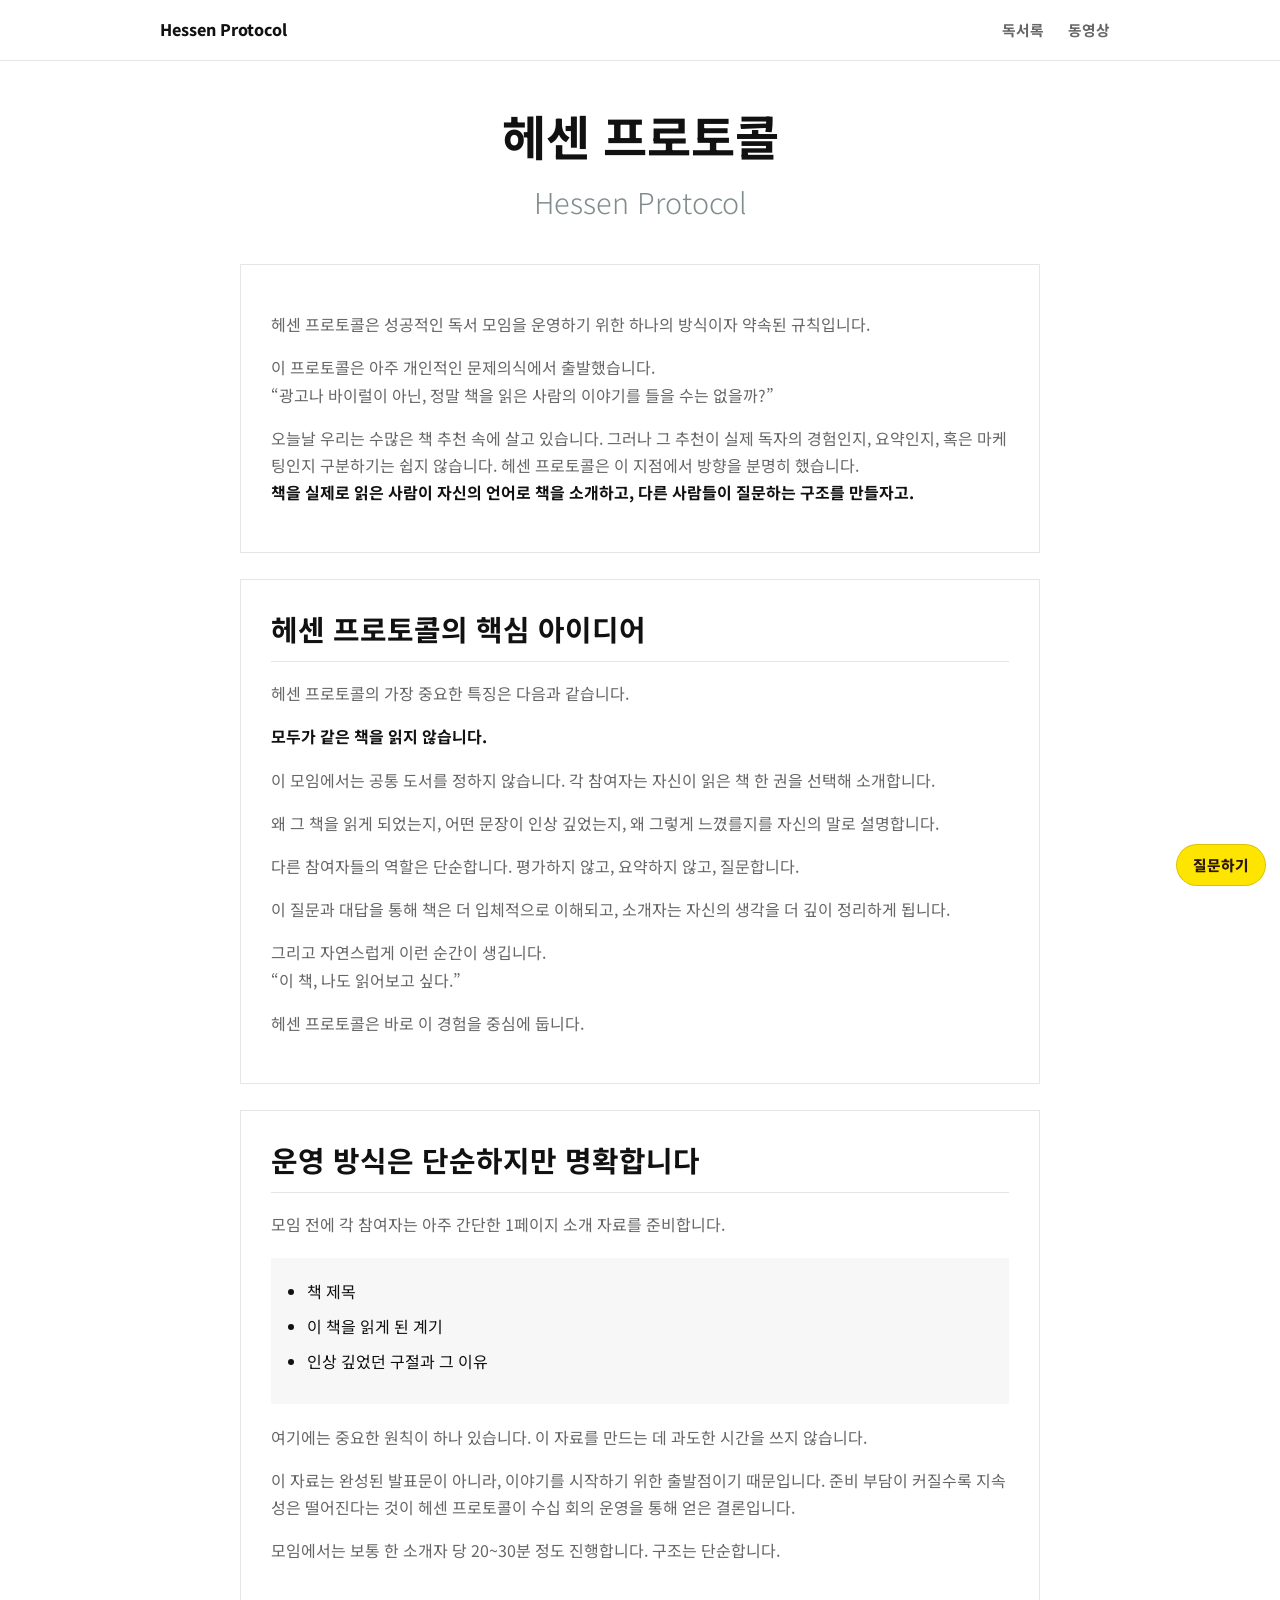
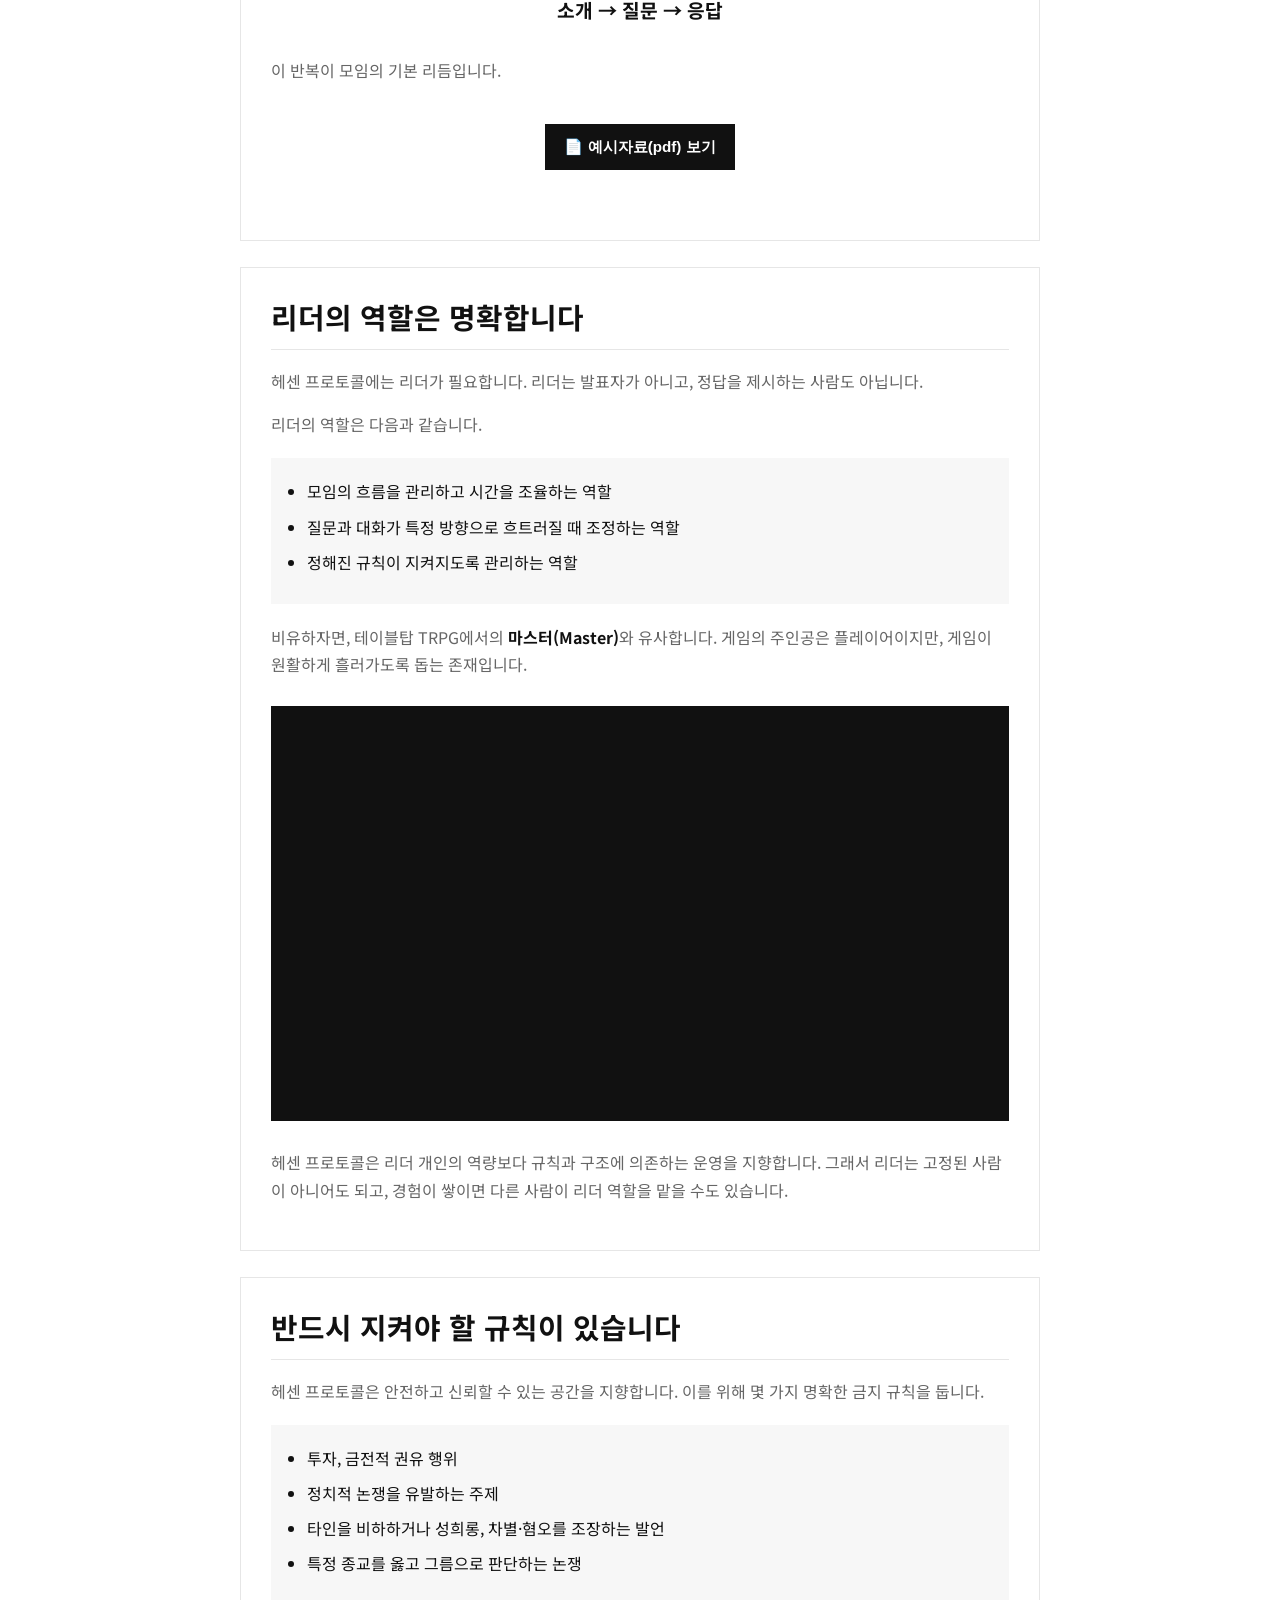
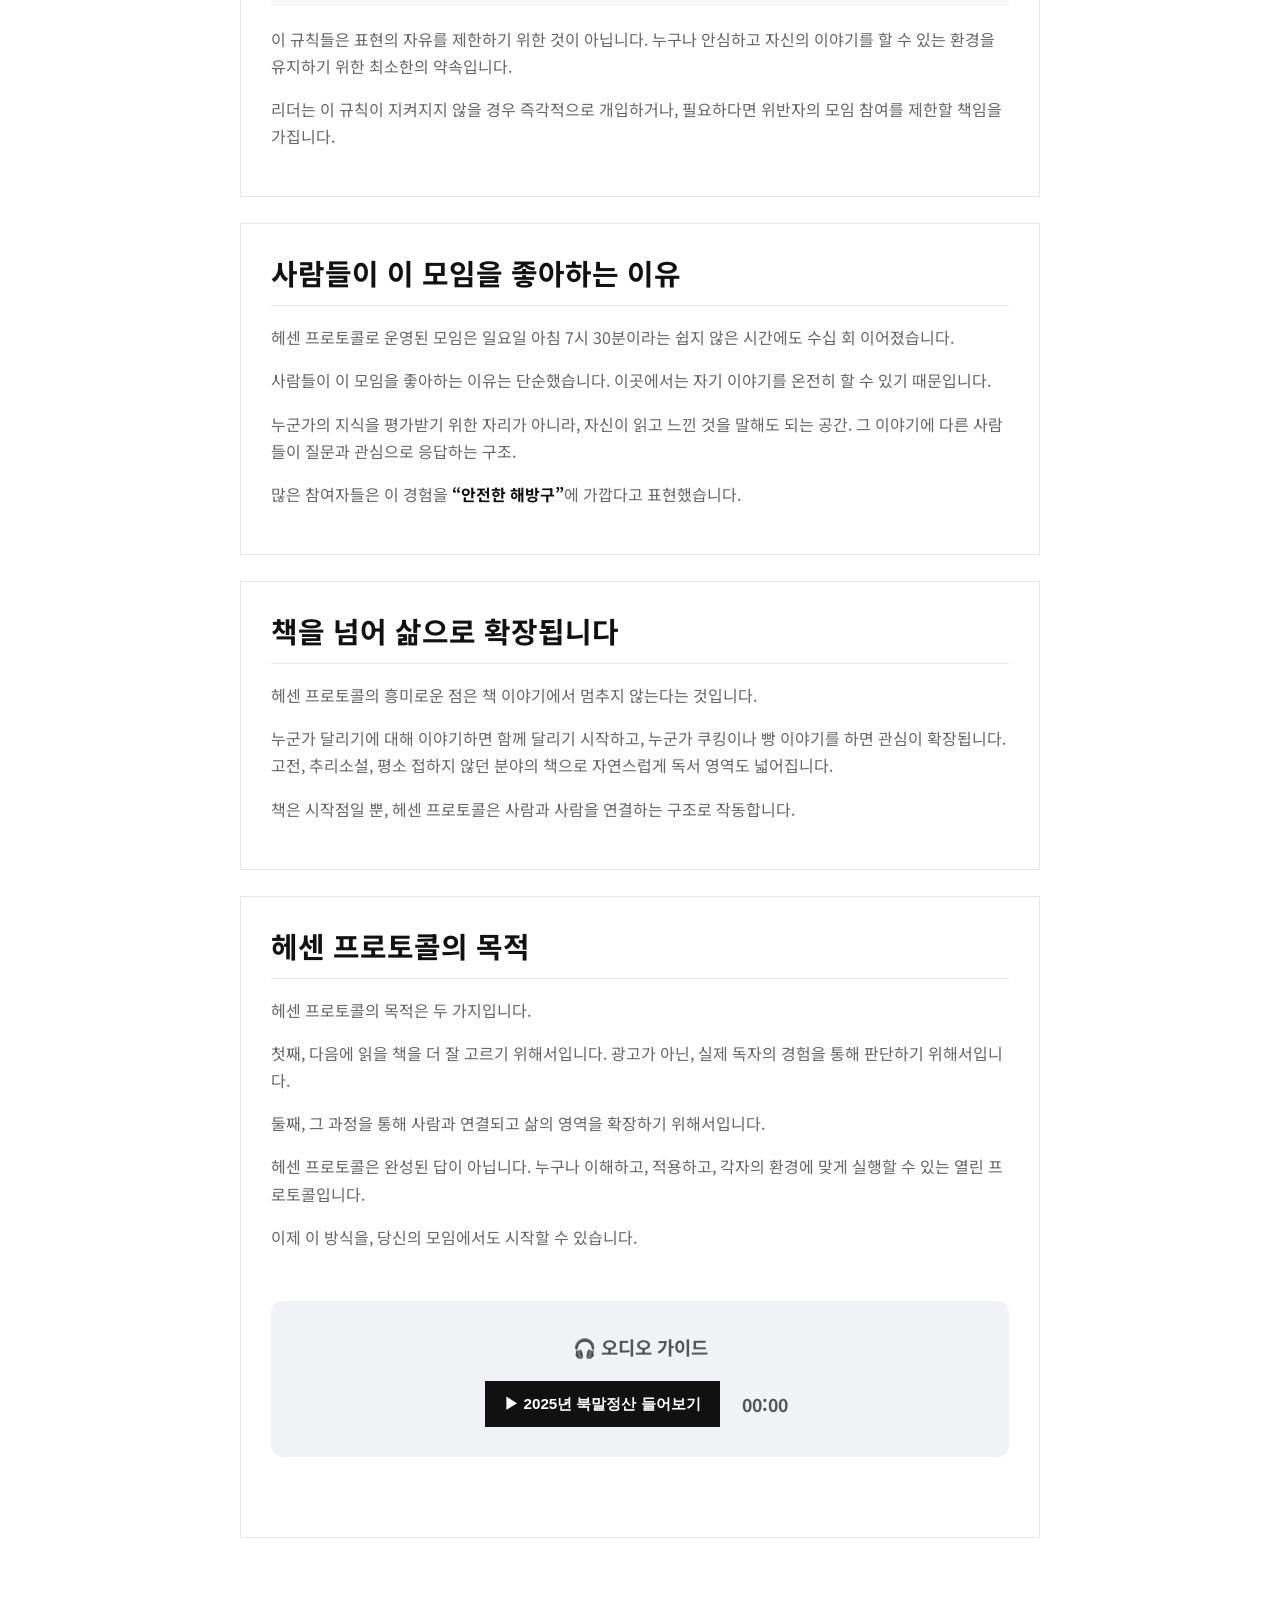
==== commit 330853e9: "Remove intro from top navigation" ====
--- a/index.html
+++ b/index.html
@@ -16,7 +16,6 @@
             <a href="index.html" class="nav-logo" aria-label="헤센 프로토콜 홈">Hessen Protocol</a>
             <ul class="nav-links">
                 <li><a href="reading_logs.html">독서록</a></li>
-                <li><a href="intro.html">소개</a></li>
                 <li><a href="videos.html">동영상</a></li>
             </ul>
         </div>
